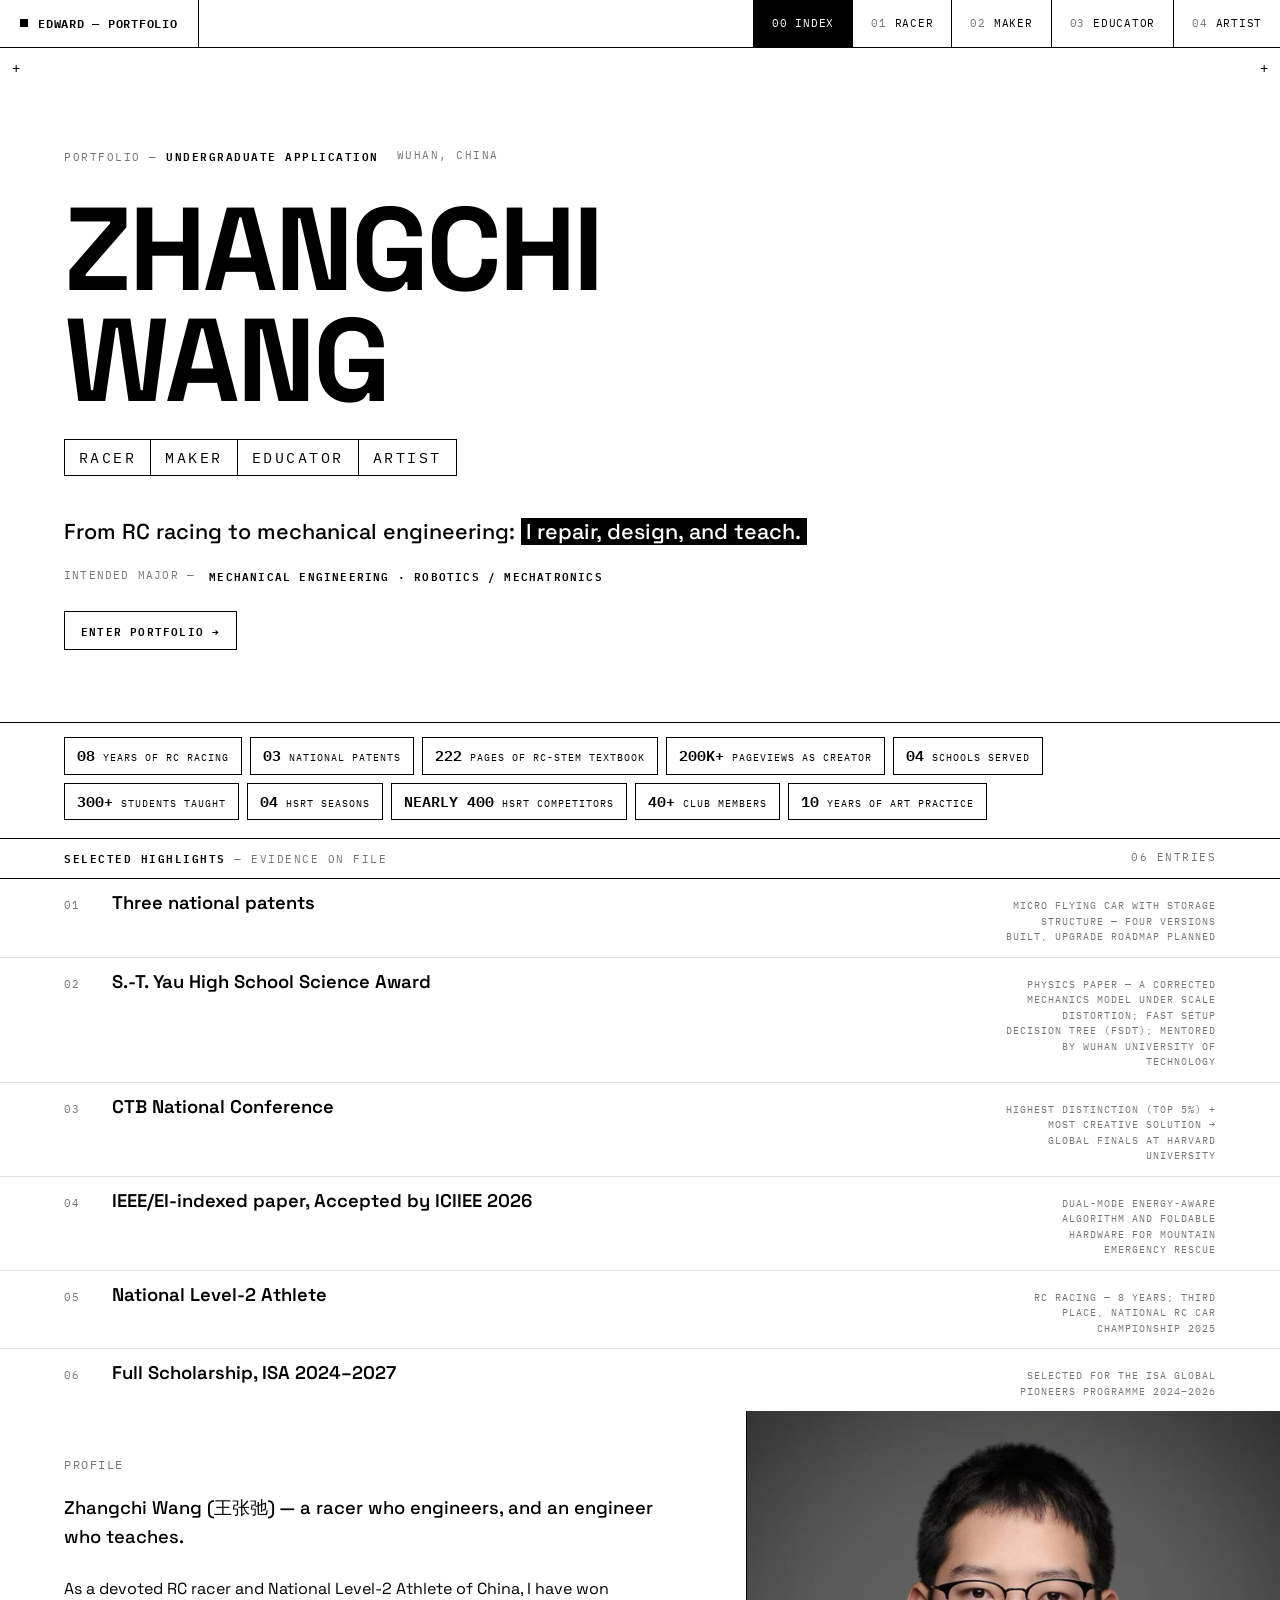
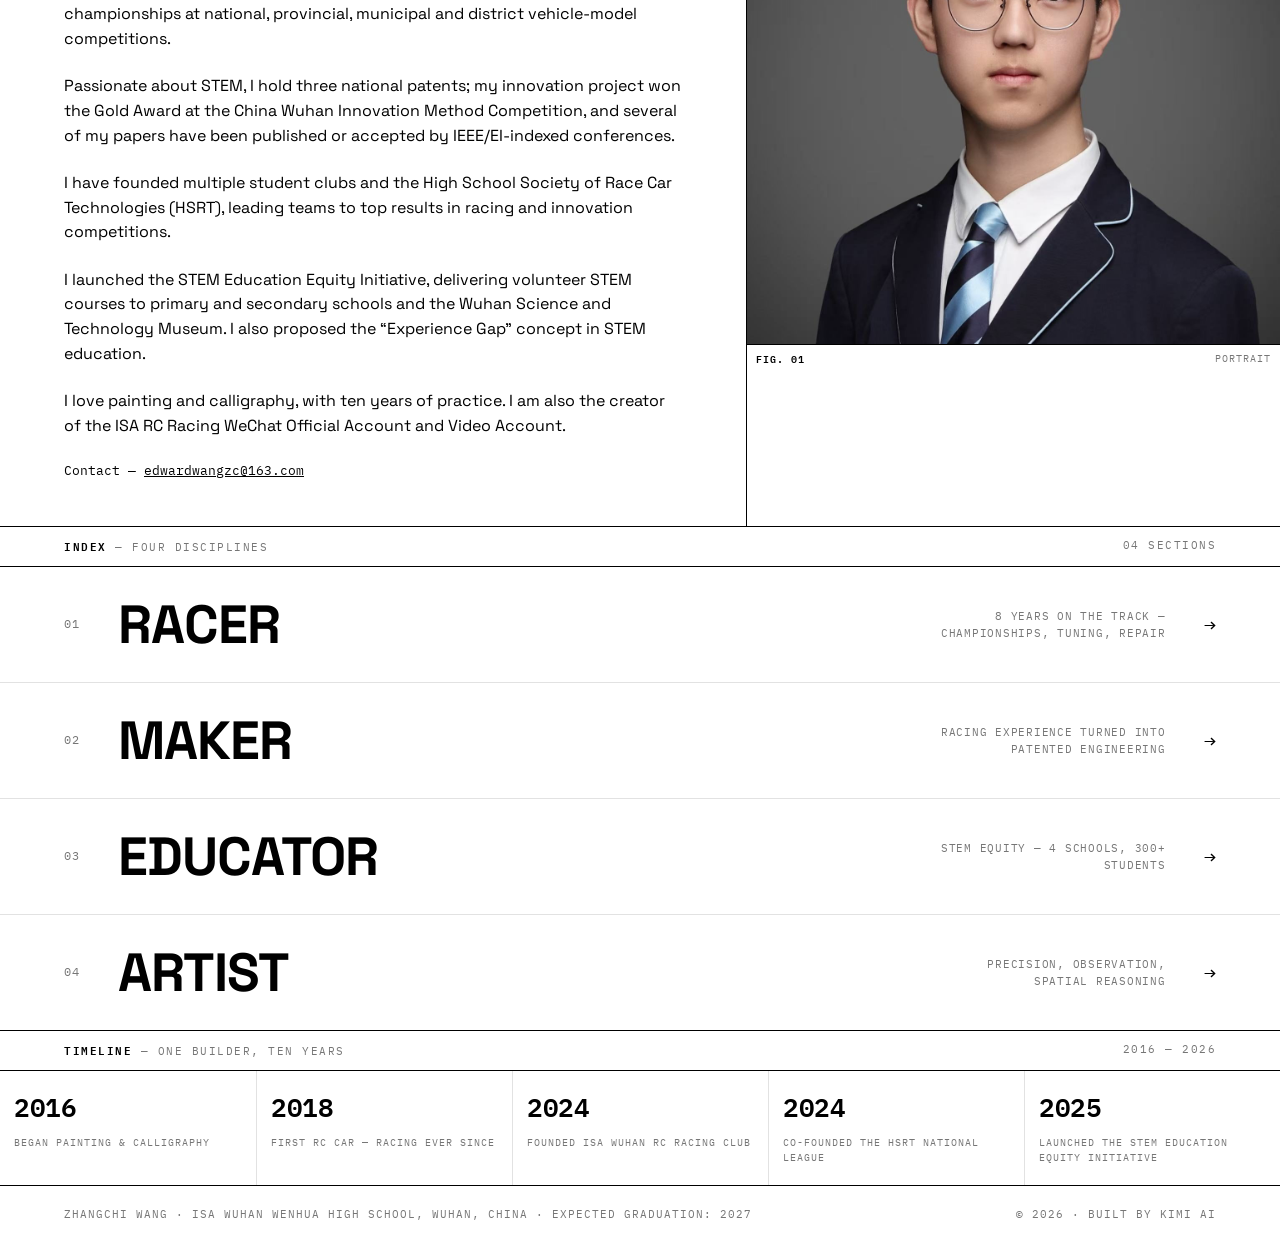
==== index.html @ 91a7c280 "Update index.html" ====
<!DOCTYPE html>
<html lang="en">
<head>
<meta charset="UTF-8">
<meta name="viewport" content="width=device-width, initial-scale=1.0">
<title>Portfolio — Racer · Maker · Educator · Artist — Zhangchi Wang</title>
<meta name="description" content="Portfolio of Zhangchi Wang (Edward Wang): national RC racing athlete, holder of three national patents, STEM educator and artist — applying to study mechanical engineering.">
<meta property="og:type" content="website">
<meta property="og:title" content="Portfolio — Racer · Maker · Educator · Artist — Zhangchi Wang">
<meta property="og:description" content="Portfolio of Zhangchi Wang (Edward Wang): national RC racing athlete, holder of three national patents, STEM educator and artist — applying to study mechanical engineering.">
<meta property="og:image" content="https://zhangchiwangwang.github.io/assets/about/image1.jpg">
<meta property="og:url" content="https://zhangchiwangwang.github.io/">
<meta name="twitter:card" content="summary_large_image">
<meta name="twitter:title" content="Portfolio — Racer · Maker · Educator · Artist — Zhangchi Wang">
<meta name="twitter:description" content="Portfolio of Zhangchi Wang (Edward Wang): national RC racing athlete, holder of three national patents, STEM educator and artist — applying to study mechanical engineering.">
<meta name="twitter:image" content="https://zhangchiwangwang.github.io/assets/about/image1.jpg">
<link rel="preconnect" href="https://fonts.googleapis.com">
<link rel="preconnect" href="https://fonts.gstatic.com" crossorigin>
<link href="https://fonts.googleapis.com/css2?family=IBM+Plex+Mono:wght@400;500;600&family=Space+Grotesk:wght@400;500;700&display=swap" rel="stylesheet">
<link rel="stylesheet" href="assets/style.css">
<link rel="icon" href="data:image/svg+xml,<svg xmlns='http://www.w3.org/2000/svg' viewBox='0 0 16 16'><rect width='16' height='16' fill='black'/></svg>">
</head>
<body>
<div class="shell"><header class="site-head">
  <a class="brand" href="index.html"><span class="dot"></span>Edward — Portfolio</a>
  <nav class="site-nav"><a href="index.html" class="active"><span class="n">00</span>Index</a><a href="racer.html" class=""><span class="n">01</span>Racer</a><a href="maker.html" class=""><span class="n">02</span>Maker</a><a href="educator.html" class=""><span class="n">03</span>Educator</a><a href="artist.html" class=""><span class="n">04</span>Artist</a></nav>
</header>
<section class="hero">
  <div class="kicker"><span>Portfolio — <b>Undergraduate Application</b></span><span>Wuhan, China</span></div>
  <h1>Zhangchi<br>Wang</h1>
  <div class="roles"><span>Racer</span><span>Maker</span><span>Educator</span><span>Artist</span></div>
  <p class="tagline">From RC racing to mechanical engineering: <em>I repair, design, and teach.</em></p>
  <div class="major-line"><span class="m-lab">Intended Major —</span><span class="m-val">Mechanical Engineering · Robotics / Mechatronics</span></div>
  <div class="hero-actions">
    <a class="btn ghost" href="racer.html">Enter Portfolio →</a>
  </div>
</section>

<section class="stats">
  <div class="chips"><span class="chip"><b>08</b>Years of RC racing</span><span class="chip"><b>03</b>National patents</span><span class="chip"><b>222</b>Pages of RC-STEM textbook</span><span class="chip"><b>200K+</b>Pageviews as creator</span><span class="chip"><b>04</b>Schools served</span><span class="chip"><b>300+</b>Students taught</span><span class="chip"><b>04</b>HSRT seasons</span><span class="chip"><b>nearly 400</b>HSRT competitors</span><span class="chip"><b>40+</b>Club members</span><span class="chip"><b>10</b>Years of art practice</span></div>
</section>

<section class="highlights">
  <div class="sec-label"><span><b>Selected Highlights</b> — evidence on file</span><span>06 entries</span></div>
  <div class="hl-row reveal"><span class="no">01</span><span class="what">Three national patents</span><span class="where">Micro Flying Car with Storage Structure — four versions built, upgrade roadmap planned</span></div><div class="hl-row reveal"><span class="no">02</span><span class="what">S.-T. Yau High School Science Award</span><span class="where">Physics paper — a corrected mechanics model under scale distortion; Fast Setup Decision Tree (FSDT); mentored by Wuhan University of Technology</span></div><div class="hl-row reveal"><span class="no">03</span><span class="what">CTB National Conference</span><span class="where">Highest Distinction (Top 5%) + Most Creative Solution → Global Finals at Harvard University</span></div><div class="hl-row reveal"><span class="no">04</span><span class="what">IEEE/EI-indexed paper, Accepted by ICIIEE 2026</span><span class="where">Dual-mode energy-aware algorithm and foldable hardware for mountain emergency rescue</span></div><div class="hl-row reveal"><span class="no">05</span><span class="what">National Level-2 Athlete</span><span class="where">RC racing — 8 years; Third Place, National RC Car Championship 2025</span></div><div class="hl-row reveal"><span class="no">06</span><span class="what">Full Scholarship, ISA 2024–2027</span><span class="where">Selected for the ISA Global Pioneers Programme 2024–2026</span></div>
</section>

<section class="bio">
  <div class="bio-text">
    <span class="no" style="font-family:var(--mono);font-size:12px;letter-spacing:1.5px;color:var(--gray-3);text-transform:uppercase;display:block;margin-bottom:2.2vh">Profile</span>
    <p class="lead">Zhangchi Wang (王张弛) — a racer who engineers, and an engineer who teaches.</p>
    <p>As a devoted RC racer and National Level-2 Athlete of China, I have won championships at national, provincial, municipal and district vehicle-model competitions.</p>
    <p>Passionate about STEM, I hold three national patents; my innovation project won the Gold Award at the China Wuhan Innovation Method Competition, and several of my papers have been published or accepted by IEEE/EI-indexed conferences.</p>
    <p>I have founded multiple student clubs and the High School Society of Race Car Technologies (HSRT), leading teams to top results in racing and innovation competitions.</p>
    <p>I launched the STEM Education Equity Initiative, delivering volunteer STEM courses to primary and secondary schools and the Wuhan Science and Technology Museum. I also proposed the “Experience Gap” concept in STEM education.</p>
    <p>I love painting and calligraphy, with ten years of practice. I am also the creator of the ISA RC Racing WeChat Official Account and Video Account.</p>
    <p style="font-family:var(--mono);font-size:13px">Contact — <a href="mailto:edwardwangzc@163.com" style="text-decoration:underline">edwardwangzc@163.com</a></p>
  </div>
  <div class="bio-media">
    <figure class="fig"><img src="assets/about/image1.jpg" alt="Portrait of Zhangchi Wang" loading="lazy"><figcaption><b>FIG. 01</b><span>Portrait</span></figcaption></figure>
  </div>
</section>

<section class="page-index">
  <div class="sec-label"><span><b>Index</b> — four disciplines</span><span>04 sections</span></div>
  <a class="pi-row" href="racer.html"><span class="num">01</span><span class="ttl">Racer</span><span class="dsc">8 years on the track — championships, tuning, repair</span><span class="arr">→</span></a>
  <a class="pi-row" href="maker.html"><span class="num">02</span><span class="ttl">Maker</span><span class="dsc">Racing experience turned into patented engineering</span><span class="arr">→</span></a>
  <a class="pi-row" href="educator.html"><span class="num">03</span><span class="ttl">Educator</span><span class="dsc">STEM equity — 4 schools, 300+ students</span><span class="arr">→</span></a>
  <a class="pi-row" href="artist.html"><span class="num">04</span><span class="ttl">Artist</span><span class="dsc">Precision, observation, spatial reasoning</span><span class="arr">→</span></a>
</section>

<section class="tl">
  <div class="sec-label"><span><b>Timeline</b> — one builder, ten years</span><span>2016 — 2026</span></div>
  <div class="tl-track"><div class="tl-cell"><div class="yr">2016</div><div class="ev">Began painting &amp; calligraphy</div></div><div class="tl-cell"><div class="yr">2018</div><div class="ev">First RC car — racing ever since</div></div><div class="tl-cell"><div class="yr">2024</div><div class="ev">Founded ISA Wuhan RC Racing Club</div></div><div class="tl-cell"><div class="yr">2024</div><div class="ev">Co-founded the HSRT national league</div></div><div class="tl-cell"><div class="yr">2025</div><div class="ev">Launched the STEM Education Equity Initiative</div></div></div>
</section>
<footer class="site-foot">
  <span>Zhangchi Wang · ISA Wuhan Wenhua High School, Wuhan, China · Expected Graduation: 2027</span>
  
 
  <span>© 2026 · Built by KIMI AI</span>
</footer>
</div>
<script src="assets/main.js"></script>
</body>
</html>
---- assets/style.css ----
/* ————————————————————————————————————————
   ZHANGCHI WANG — PORTFOLIO
   archival engineering catalog · monochrome
———————————————————————————————————————— */
:root{
  --ink:#000;
  --paper:#fff;
  --gray-1:#f4f4f4;
  --gray-2:#e2e2e2;
  --gray-3:#767676;
  --mono:"IBM Plex Mono","SFMono-Regular",Menlo,Consolas,monospace;
  --grot:"Space Grotesk","Helvetica Neue",Helvetica,Arial,sans-serif;
  --rule:1px solid var(--ink);
}
*{margin:0;padding:0;box-sizing:border-box}
html{scroll-behavior:smooth}
body{
  background:var(--paper);
  color:var(--ink);
  font-family:var(--grot);
  font-weight:400;
  font-size:16px;
  line-height:1.55;
  -webkit-font-smoothing:antialiased;
  -moz-osx-font-smoothing:grayscale;
  text-rendering:optimizeLegibility;
  font-synthesis:none;
  animation:pageIn .25s ease both;
}
@keyframes pageIn{from{opacity:0}to{opacity:1}}
::selection{background:var(--ink);color:var(--paper)}
img{display:block;max-width:100%}
a{color:inherit;text-decoration:none}

/* ————— sheet frame ————— */
.shell{
  max-width:1480px;margin:0 auto;
  border-left:var(--rule);border-right:var(--rule);
  min-height:100vh;position:relative;
}
@media(max-width:1480px){.shell{border-left:0;border-right:0}}

/* ————— header ————— */
.site-head{
  position:sticky;top:0;z-index:50;
  background:var(--paper);
  border-bottom:var(--rule);
  display:flex;align-items:stretch;justify-content:space-between;
}
.brand{
  font-family:var(--mono);font-size:12px;letter-spacing:.75px;
  text-transform:uppercase;font-weight:600;
  padding:14px 20px;border-right:var(--rule);
  display:flex;align-items:center;gap:10px;white-space:nowrap;
}
.brand .dot{width:8px;height:8px;background:var(--ink);display:inline-block}
.site-nav{display:flex;align-items:stretch}
.site-nav a{
  font-family:var(--mono);font-size:11px;letter-spacing:.75px;text-transform:uppercase;
  padding:14px 18px;border-left:var(--rule);
  display:flex;align-items:center;gap:8px;
  transition:background .15s ease,color .15s ease;
}
.site-nav a:hover{background:var(--ink);color:var(--paper)}
.site-nav a.active{background:var(--ink);color:var(--paper)}
.site-nav a .n{color:var(--gray-3)}
.site-nav a.active .n,.site-nav a:hover .n{color:var(--paper)}
@media(max-width:820px){
  .brand{padding:12px 12px}
  .site-nav a{padding:12px 10px;font-size:10px}
  .site-nav a .n{display:none}
}

/* ————— hero (index) ————— */
.hero{
  border-bottom:var(--rule);
  padding:11vh 5vw 8vh;
  position:relative;
}
.hero::before,.hero::after{
  content:"+";font-family:var(--mono);font-size:14px;position:absolute;color:var(--ink);
}
.hero::before{top:10px;left:12px}
.hero::after{top:10px;right:12px}
.kicker{
  font-family:var(--mono);font-size:11px;letter-spacing:1.5px;text-transform:uppercase;
  color:var(--gray-3);margin-bottom:3.2vh;display:flex;gap:18px;flex-wrap:wrap;
}
.kicker b{color:var(--ink);font-weight:600}
.hero h1{
  font-weight:700;
  font-size:clamp(2.9rem,9.2vw,9rem);
  line-height:.94;letter-spacing:-.025em;text-transform:uppercase;
}
.hero .roles{
  font-family:var(--mono);font-size:clamp(.7rem,1.4vw,.95rem);
  letter-spacing:2.5px;text-transform:uppercase;margin-top:2.6vh;
  display:flex;flex-wrap:wrap;gap:0;
}
.hero .roles span{padding:6px 14px;border:var(--rule);margin:-.5px}
.hero .tagline{
  margin-top:4.5vh;max-width:56ch;font-size:clamp(1.05rem,1.7vw,1.35rem);
  font-weight:500;line-height:1.45;
}
.hero .tagline em{font-style:normal;background:var(--ink);color:var(--paper);padding:0 .25em}

/* ————— section labels ————— */
.sec-label{
  font-family:var(--mono);font-size:11px;letter-spacing:1.5px;text-transform:uppercase;
  color:var(--gray-3);padding:10px 5vw;border-bottom:var(--rule);
  display:flex;justify-content:space-between;gap:16px;flex-wrap:wrap;
}
.sec-label b{color:var(--ink);font-weight:600}

/* ————— stats chips ————— */
.stats{border-bottom:var(--rule);padding:14px 5vw 18px}
.chips{display:flex;flex-wrap:wrap;gap:8px}
.chip{
  display:inline-flex;align-items:baseline;gap:8px;
  border:var(--rule);padding:6px 12px;
  font-family:var(--mono);font-size:10px;letter-spacing:1px;text-transform:uppercase;
  transition:background .15s ease,color .15s ease;cursor:default;
}
.chip b{font-size:15px;font-weight:600;letter-spacing:0}
.chip:hover{background:var(--ink);color:var(--paper)}

/* ————— bio ————— */
.bio{
  display:grid;grid-template-columns:7fr 5fr;border-bottom:var(--rule);
}
.bio-text{padding:5vh 5vw;border-right:var(--rule)}
.bio-text p{margin-bottom:1.4em;max-width:62ch}
.bio-text p:last-child{margin-bottom:0}
.bio-text .lead{font-size:1.15rem;font-weight:500}
.bio-media{display:flex;flex-direction:column}
.bio-media .fig{border:0;border-bottom:var(--rule)}
.bio-media .fig:last-child{border-bottom:0}
@media(max-width:900px){
  .bio{grid-template-columns:1fr}
  .bio-text{border-right:0;border-bottom:var(--rule)}
}

/* ————— index of pages ————— */
.page-index{border-bottom:var(--rule)}
.pi-row{
  display:grid;grid-template-columns:auto 1fr auto auto;align-items:center;gap:3vw;
  padding:3.4vh 5vw;border-bottom:1px solid var(--gray-2);
  transition:background .15s ease,color .15s ease;
}
.pi-row:last-child{border-bottom:0}
.pi-row:hover{background:var(--ink);color:var(--paper)}
.pi-row .num{font-family:var(--mono);font-size:12px;letter-spacing:1px;color:var(--gray-3)}
.pi-row:hover .num{color:var(--paper)}
.pi-row .ttl{font-size:clamp(1.6rem,4.2vw,3.4rem);font-weight:700;text-transform:uppercase;letter-spacing:-.02em;line-height:1}
.pi-row .dsc{font-family:var(--mono);font-size:11px;letter-spacing:.75px;text-transform:uppercase;color:var(--gray-3);text-align:right;max-width:34ch}
.pi-row:hover .dsc{color:var(--paper)}
.pi-row .arr{font-family:var(--mono);font-size:20px;transition:transform .15s ease}
.pi-row:hover .arr{transform:translateX(6px)}
@media(max-width:700px){.pi-row .dsc{display:none}.pi-row{grid-template-columns:auto 1fr auto}}

/* ————— page header (content pages) ————— */
.page-head{border-bottom:var(--rule);padding:9vh 5vw 6vh;position:relative}
.page-head::before{content:"+";font-family:var(--mono);font-size:14px;position:absolute;top:10px;left:12px}
.page-head::after{content:"+";font-family:var(--mono);font-size:14px;position:absolute;top:10px;right:12px}
.page-head h1{
  font-size:clamp(3rem,10vw,9.5rem);font-weight:700;line-height:.94;
  text-transform:uppercase;letter-spacing:-.025em;
}
.page-head .quote{
  margin-top:3vh;font-size:clamp(1.05rem,1.9vw,1.5rem);font-weight:500;
  color:var(--gray-3);max-width:60ch;
}
.page-head .quote b{color:var(--ink);font-weight:500}

/* ————— content sections ————— */
.entry{
  display:grid;grid-template-columns:5fr 7fr;border-bottom:var(--rule);
}
.entry-text{
  padding:5vh 4vw 6vh;border-right:var(--rule);
  align-self:start;position:sticky;top:46px;
}
.entry-text .no{
  font-family:var(--mono);font-size:12px;letter-spacing:1.5px;color:var(--gray-3);
  text-transform:uppercase;display:block;margin-bottom:2.2vh;
}
.entry-text .no b{color:var(--ink);font-weight:600}
.entry-text p{max-width:52ch}
.entry-imgs{
  padding:4vh 4vw 5vh;
  column-width:300px;column-gap:14px;
}
.entry-imgs.single{column-width:460px;max-width:820px}
.fig{border:var(--rule);background:var(--paper);break-inside:avoid;margin:0 0 14px}
.fig img{width:100%;height:auto;display:block;filter:grayscale(18%);transition:filter .25s ease;cursor:zoom-in}
.fig:hover img{filter:grayscale(0%)}
.fig figcaption{
  border-top:var(--rule);
  font-family:var(--mono);font-size:10px;letter-spacing:1px;text-transform:uppercase;
  padding:6px 9px;display:flex;justify-content:space-between;gap:10px;color:var(--gray-3);
}
.fig figcaption b{color:var(--ink);font-weight:600}
@media(max-width:900px){
  .entry{grid-template-columns:1fr}
  .entry-text{border-right:0;border-bottom:var(--rule);position:static;padding:5vh 5vw}
  .entry-imgs{padding:4vh 5vw 6vh}
}
@media(max-width:520px){.entry-imgs{column-width:100%}}

/* ————— links ————— */
.link-row{
  display:grid;grid-template-columns:1fr auto;align-items:center;gap:20px;
  padding:15px 5vw;border-bottom:1px solid var(--gray-2);
  font-family:var(--mono);font-size:12px;letter-spacing:.5px;
  transition:background .15s ease,color .15s ease;
}
.link-row:last-child{border-bottom:0}
.link-row:hover{background:var(--ink);color:var(--paper)}
.link-row .lab{text-transform:uppercase;letter-spacing:1px}
.link-row .lab .sub{color:var(--gray-3);margin-left:12px;letter-spacing:.5px;text-transform:none}
.link-row:hover .lab .sub{color:var(--paper)}
.link-row .ext{font-size:15px}
.links-wrap{border-bottom:var(--rule)}

/* ————— prev / next ————— */
.pn{display:grid;grid-template-columns:1fr 1fr;border-bottom:var(--rule)}
.pn a{
  padding:5vh 5vw;transition:background .15s ease,color .15s ease;
}
.pn a+a{border-left:var(--rule)}
.pn a:hover{background:var(--ink);color:var(--paper)}
.pn .dir{font-family:var(--mono);font-size:11px;letter-spacing:1.5px;text-transform:uppercase;color:var(--gray-3);display:block;margin-bottom:1.2vh}
.pn a:hover .dir{color:var(--paper)}
.pn .t{font-size:clamp(1.4rem,3.4vw,2.6rem);font-weight:700;text-transform:uppercase;letter-spacing:-.02em;line-height:1}
.pn .next{text-align:right}
@media(max-width:640px){.pn{grid-template-columns:1fr}.pn a+a{border-left:0;border-top:var(--rule)}.pn .next{text-align:left}}

/* ————— footer ————— */
.site-foot{
  padding:20px 5vw;display:flex;justify-content:space-between;gap:14px;flex-wrap:wrap;
  font-family:var(--mono);font-size:11px;letter-spacing:1px;text-transform:uppercase;color:var(--gray-3);
}
.site-foot a{transition:color .15s ease}
.site-foot a:hover{color:var(--ink);text-decoration:underline}

/* ————— intended major + actions ————— */
.major-line{
  margin-top:2.2vh;display:flex;flex-wrap:wrap;gap:14px;align-items:center;
  font-family:var(--mono);font-size:11px;letter-spacing:1.2px;text-transform:uppercase;
}
.major-line .m-lab{color:var(--gray-3)}
.major-line .m-val{font-weight:600}
.btn{
  display:inline-flex;align-items:center;gap:10px;
  font-family:var(--mono);font-size:11px;letter-spacing:1.2px;text-transform:uppercase;font-weight:600;
  border:var(--rule);padding:10px 16px;background:var(--ink);color:var(--paper);
  transition:background .15s ease,color .15s ease;
}
.btn:hover{background:var(--paper);color:var(--ink)}
.btn.ghost{background:var(--paper);color:var(--ink)}
.btn.ghost:hover{background:var(--ink);color:var(--paper)}
.hero-actions{margin-top:3vh;display:flex;gap:10px;flex-wrap:wrap}

/* ————— highlights ————— */
.hl-row{
  display:grid;grid-template-columns:auto 1fr auto;align-items:baseline;gap:2.5vw;
  padding:12px 5vw;border-bottom:1px solid var(--gray-2);
  transition:background .15s ease,color .15s ease;
}
.hl-row:last-child{border-bottom:0}
.hl-row:hover{background:var(--ink);color:var(--paper)}
.hl-row .no{font-family:var(--mono);font-size:11px;letter-spacing:1px;color:var(--gray-3)}
.hl-row:hover .no{color:var(--paper)}
.hl-row .what{font-size:clamp(.95rem,1.6vw,1.15rem);font-weight:600;line-height:1.35}
.hl-row .what .em{background:var(--ink);color:var(--paper);padding:0 .3em}
.hl-row:hover .what .em{background:var(--paper);color:var(--ink)}
.hl-row .where{font-family:var(--mono);font-size:10px;letter-spacing:1px;text-transform:uppercase;color:var(--gray-3);text-align:right;max-width:36ch}
.hl-row:hover .where{color:var(--paper)}
@media(max-width:640px){.hl-row{grid-template-columns:auto 1fr}.hl-row .where{display:none}}

/* ————— timeline ————— */
.tl{border-bottom:var(--rule)}
.tl-track{display:grid;grid-template-columns:repeat(5,1fr)}
.tl-cell{
  border-left:1px solid var(--gray-2);padding:16px 14px 20px;
  transition:background .15s ease,color .15s ease;
}
.tl-cell:first-child{border-left:0}
.tl-cell:hover{background:var(--ink);color:var(--paper)}
.tl-cell .yr{font-family:var(--mono);font-size:clamp(1.1rem,2.2vw,1.6rem);font-weight:600;letter-spacing:-.5px}
.tl-cell .ev{font-family:var(--mono);font-size:10px;letter-spacing:1px;text-transform:uppercase;color:var(--gray-3);margin-top:8px;line-height:1.5}
.tl-cell:hover .ev{color:var(--paper)}
@media(max-width:700px){
  .tl-track{grid-template-columns:1fr}
  .tl-cell{border-left:0;border-top:1px solid var(--gray-2);display:flex;align-items:baseline;gap:18px;padding:10px 5vw}
  .tl-cell:first-child{border-top:0}
  .tl-cell .ev{margin-top:0}
}

/* ————— video slot ————— */
.video-slot{
  margin:0 4vw 5vh;border:var(--rule);
}
.video-slot a{
  display:flex;justify-content:space-between;align-items:center;gap:16px;
  padding:5vh 4vw;
  transition:background .15s ease,color .15s ease;
}
.video-slot a:hover{background:var(--ink);color:var(--paper)}
.video-slot .vs-lab{font-family:var(--mono);font-size:11px;letter-spacing:1.5px;text-transform:uppercase;color:var(--gray-3);display:block;margin-bottom:1vh}
.video-slot a:hover .vs-lab{color:var(--paper)}
.video-slot .vs-ttl{font-size:clamp(1.3rem,3vw,2.4rem);font-weight:700;text-transform:uppercase;letter-spacing:-.02em;line-height:1.05}
.video-slot .vs-play{
  width:64px;height:64px;border:var(--rule);flex:none;
  display:flex;align-items:center;justify-content:center;font-size:20px;
}
.video-slot a:hover .vs-play{border-color:var(--paper)}

/* ————— lightbox ————— */
.lb{
  position:fixed;inset:0;z-index:100;background:rgba(0,0,0,.94);
  display:none;align-items:center;justify-content:center;flex-direction:column;
}
.lb.open{display:flex;animation:lbIn .18s ease both}
@keyframes lbIn{from{opacity:0}to{opacity:1}}
.lb img{max-width:92vw;max-height:82vh;object-fit:contain;border:1px solid #333}
.lb .lb-bar{
  width:92vw;display:flex;justify-content:space-between;align-items:center;
  font-family:var(--mono);font-size:11px;letter-spacing:1.5px;text-transform:uppercase;
  color:#999;padding:14px 0;
}
.lb .lb-btn{
  background:none;border:1px solid #555;color:#fff;font-family:var(--mono);
  font-size:12px;letter-spacing:1px;padding:8px 16px;cursor:pointer;text-transform:uppercase;
  transition:background .15s ease,color .15s ease;
}
.lb .lb-btn:hover{background:#fff;color:#000}
.lb .lb-nav{position:absolute;top:50%;transform:translateY(-50%)}
.lb .lb-prev{left:2vw}.lb .lb-next{right:2vw}
.lb .lb-close{position:absolute;top:18px;right:2vw}

/* ————— reveal ————— */
.reveal{opacity:0;transform:translateY(16px);transition:opacity .55s ease,transform .55s ease}
.reveal.on{opacity:1;transform:none}
@media(prefers-reduced-motion:reduce){
  .reveal{opacity:1;transform:none;transition:none}
  body{animation:none}
  html{scroll-behavior:auto}
}
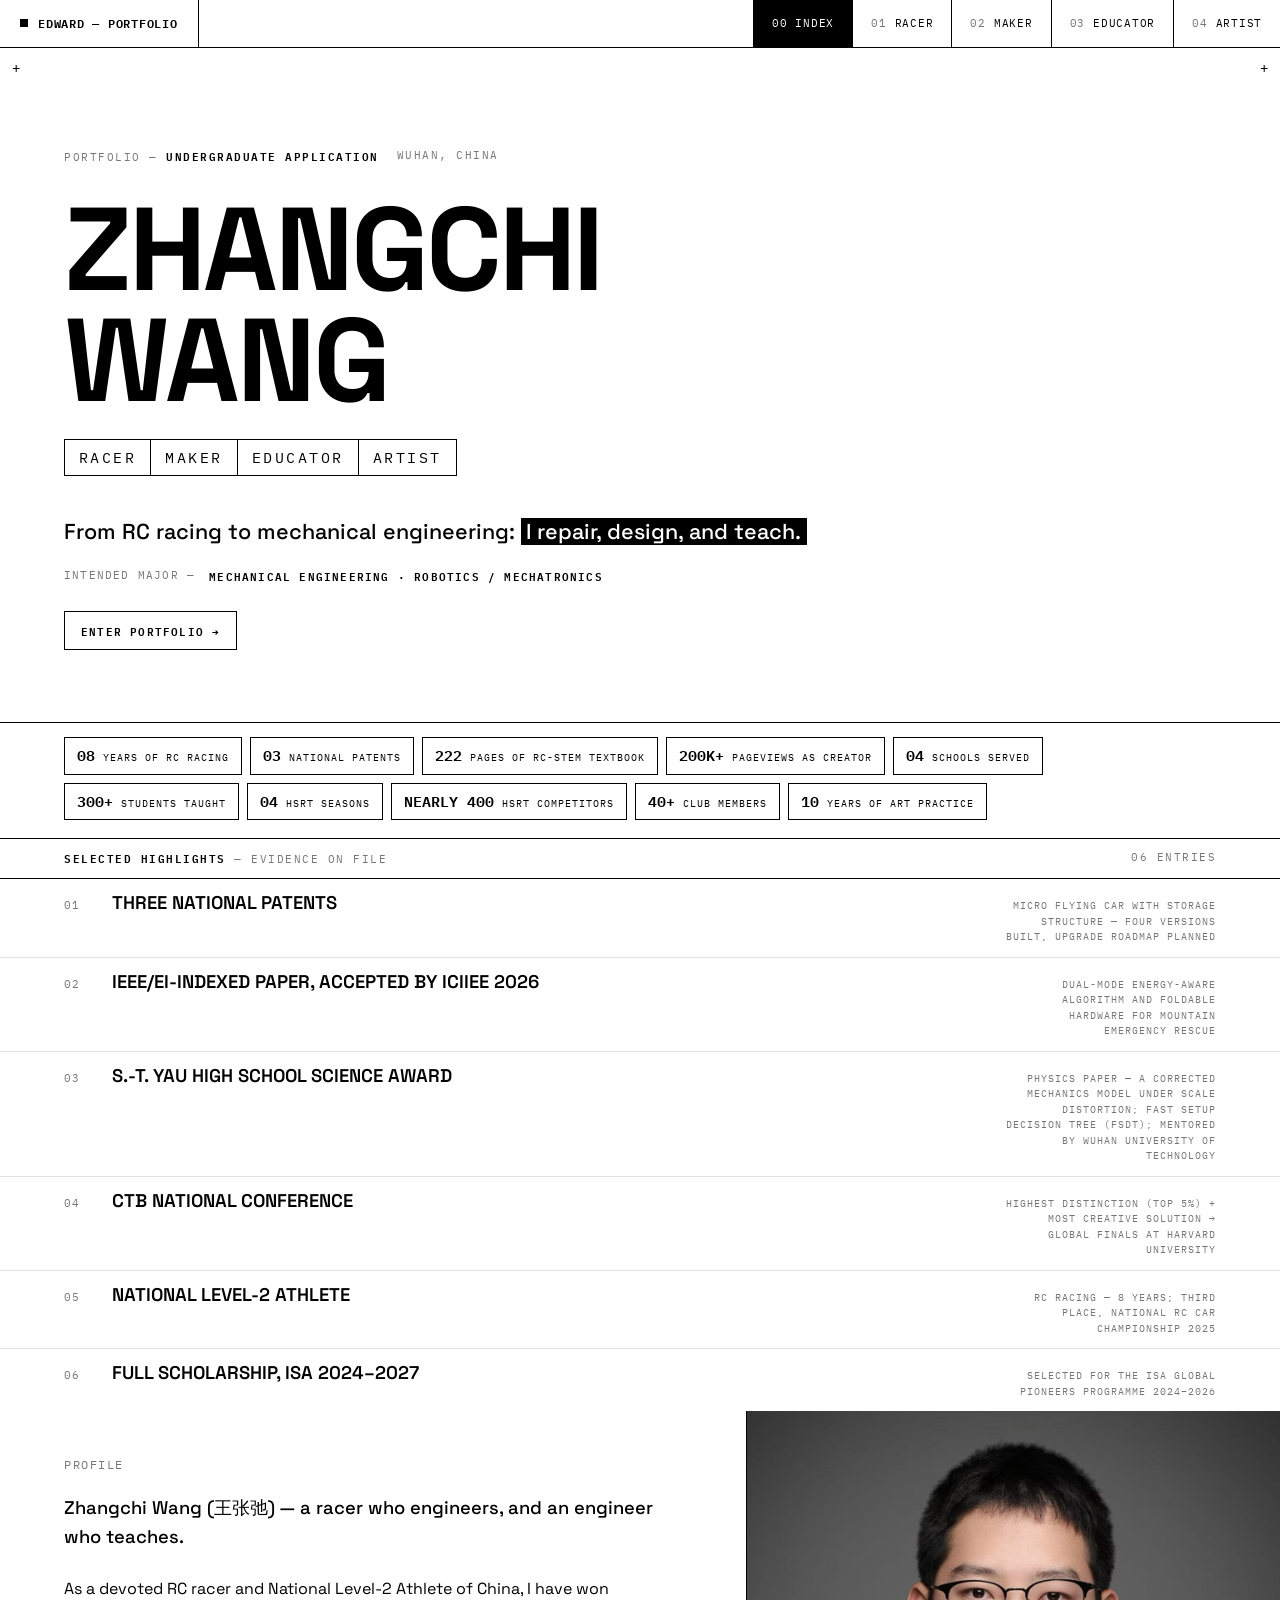
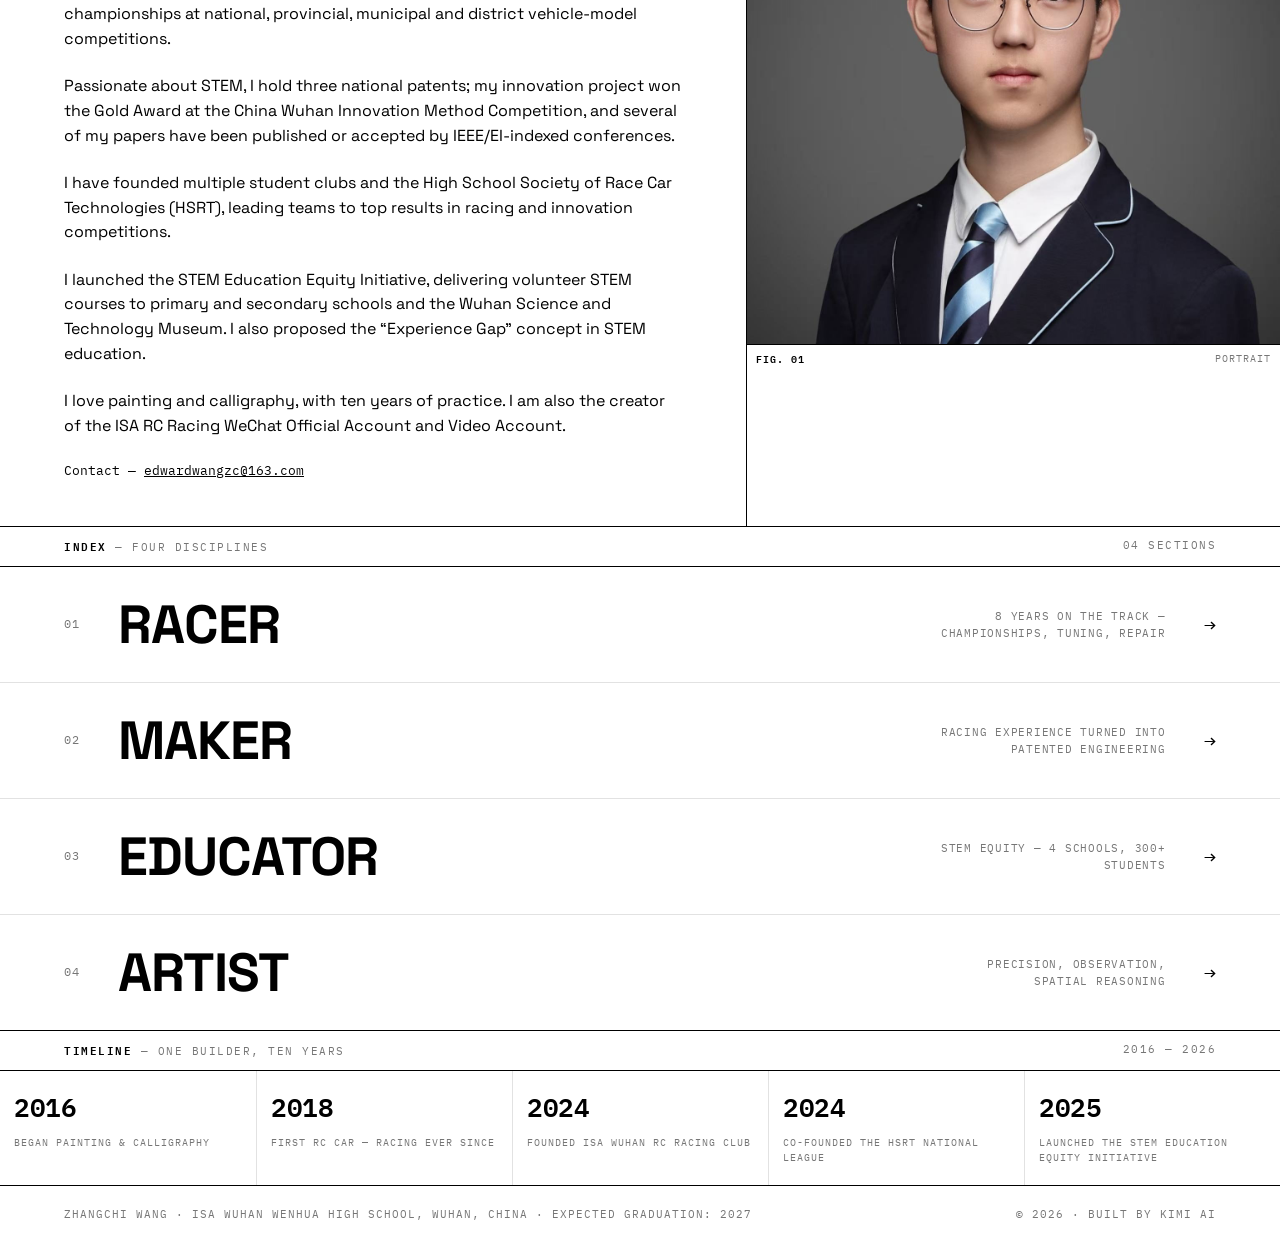
==== commit 06b6b8a3: "Update index.html" ====
--- a/index.html
+++ b/index.html
@@ -42,7 +42,7 @@
 
 <section class="highlights">
   <div class="sec-label"><span><b>Selected Highlights</b> — evidence on file</span><span>06 entries</span></div>
-  <div class="hl-row reveal"><span class="no">01</span><span class="what">Three national patents</span><span class="where">Micro Flying Car with Storage Structure — four versions built, upgrade roadmap planned</span></div><div class="hl-row reveal"><span class="no">02</span><span class="what">S.-T. Yau High School Science Award</span><span class="where">Physics paper — a corrected mechanics model under scale distortion; Fast Setup Decision Tree (FSDT); mentored by Wuhan University of Technology</span></div><div class="hl-row reveal"><span class="no">03</span><span class="what">CTB National Conference</span><span class="where">Highest Distinction (Top 5%) + Most Creative Solution → Global Finals at Harvard University</span></div><div class="hl-row reveal"><span class="no">04</span><span class="what">IEEE/EI-indexed paper, Accepted by ICIIEE 2026</span><span class="where">Dual-mode energy-aware algorithm and foldable hardware for mountain emergency rescue</span></div><div class="hl-row reveal"><span class="no">05</span><span class="what">National Level-2 Athlete</span><span class="where">RC racing — 8 years; Third Place, National RC Car Championship 2025</span></div><div class="hl-row reveal"><span class="no">06</span><span class="what">Full Scholarship, ISA 2024–2027</span><span class="where">Selected for the ISA Global Pioneers Programme 2024–2026</span></div>
+ <div class="hl-row reveal"><span class="no">01</span><span class="what">THREE NATIONAL PATENTS</span><span class="where">Micro Flying Car with Storage Structure — four versions built, upgrade roadmap planned</span></div><div class="hl-row reveal"><span class="no">02</span><span class="what">IEEE/EI-INDEXED PAPER, ACCEPTED BY ICIIEE 2026</span><span class="where">Dual-mode energy-aware algorithm and foldable hardware for mountain emergency rescue</span></div><div class="hl-row reveal"><span class="no">03</span><span class="what">S.-T. YAU HIGH SCHOOL SCIENCE AWARD</span><span class="where">Physics paper — a corrected mechanics model under scale distortion; Fast Setup Decision Tree (FSDT); mentored by Wuhan University of Technology</span></div><div class="hl-row reveal"><span class="no">04</span><span class="what">CTB NATIONAL CONFERENCE</span><span class="where">Highest Distinction (Top 5%) + Most Creative Solution → Global Finals at Harvard University</span></div><div class="hl-row reveal"><span class="no">05</span><span class="what">NATIONAL LEVEL-2 ATHLETE</span><span class="where">RC racing — 8 years; Third Place, National RC Car Championship 2025</span></div><div class="hl-row reveal"><span class="no">06</span><span class="what">FULL SCHOLARSHIP, ISA 2024–2027</span><span class="where">Selected for the ISA Global Pioneers Programme 2024–2026</span></div>
 </section>
 
 <section class="bio">
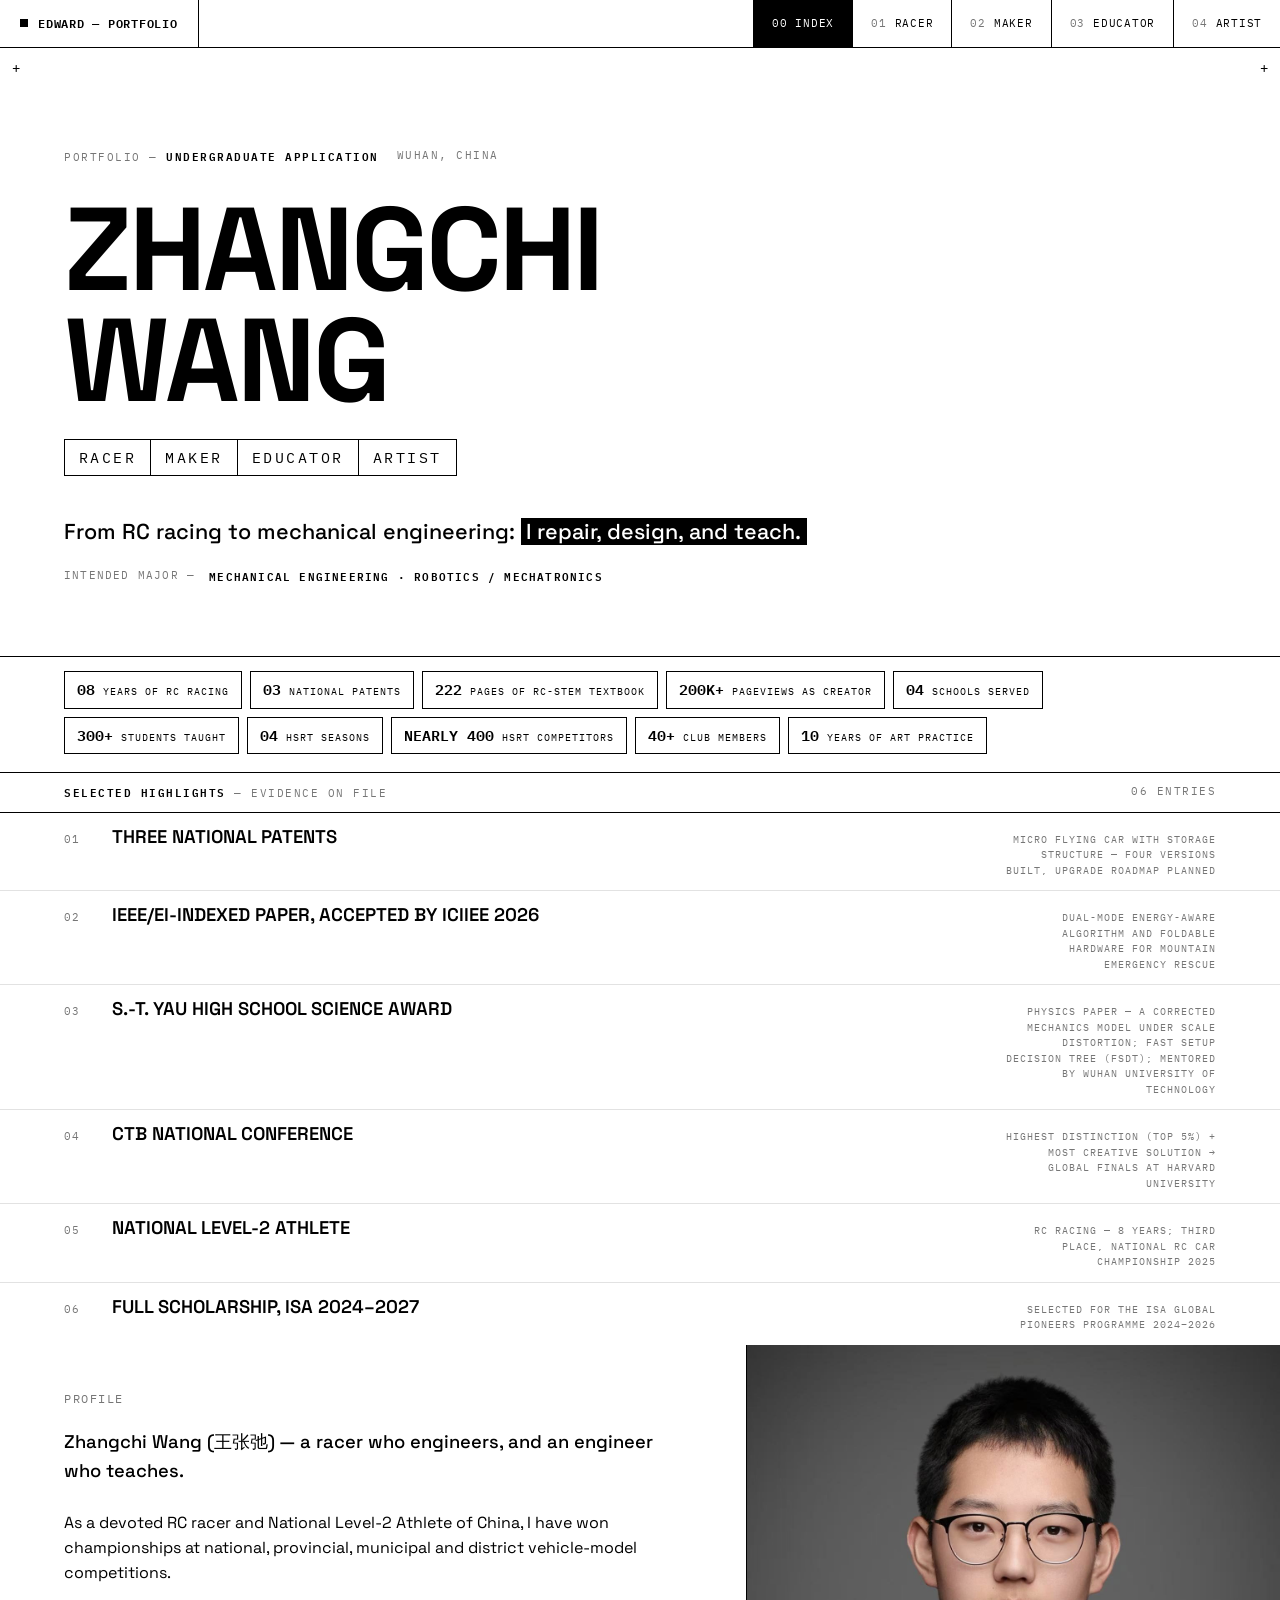
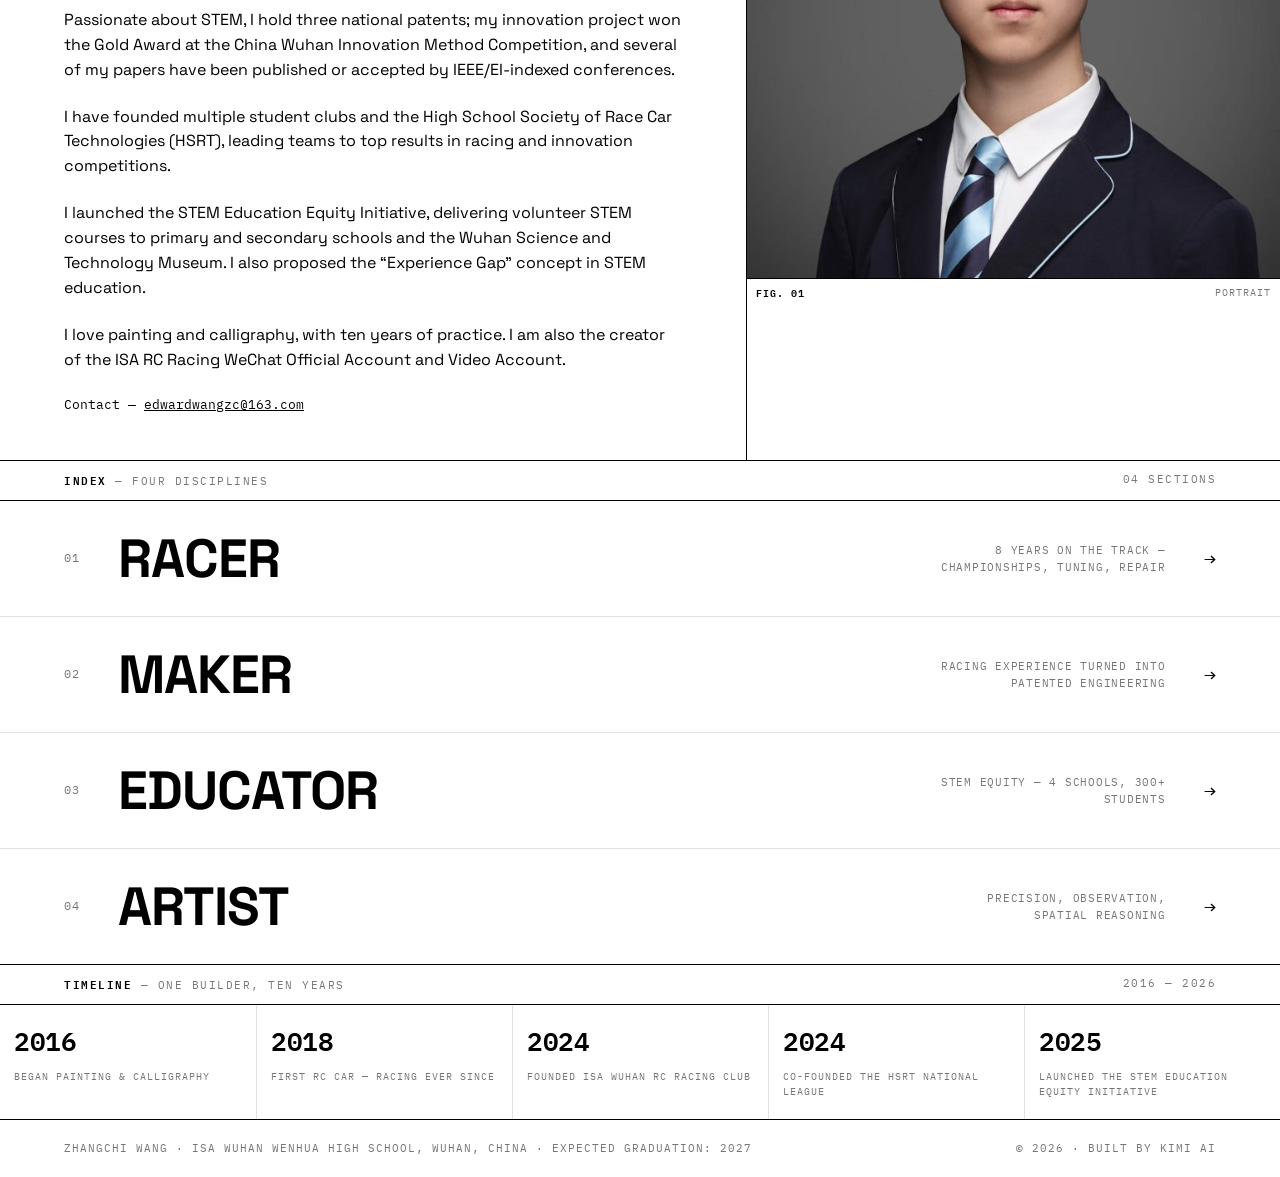
==== commit 3818a68d: "Update index.html" ====
--- a/index.html
+++ b/index.html
@@ -30,10 +30,7 @@
   <h1>Zhangchi<br>Wang</h1>
   <div class="roles"><span>Racer</span><span>Maker</span><span>Educator</span><span>Artist</span></div>
   <p class="tagline">From RC racing to mechanical engineering: <em>I repair, design, and teach.</em></p>
-  <div class="major-line"><span class="m-lab">Intended Major —</span><span class="m-val">Mechanical Engineering · Robotics / Mechatronics</span></div>
-  <div class="hero-actions">
-    <a class="btn ghost" href="racer.html">Enter Portfolio →</a>
-  </div>
+  <div class="major-line"><span class="m-lab">Intended Major —</span><span class="m-val">Mechanical Engineering · Robotics / Mechatronics</span></div> 
 </section>
 
 <section class="stats">
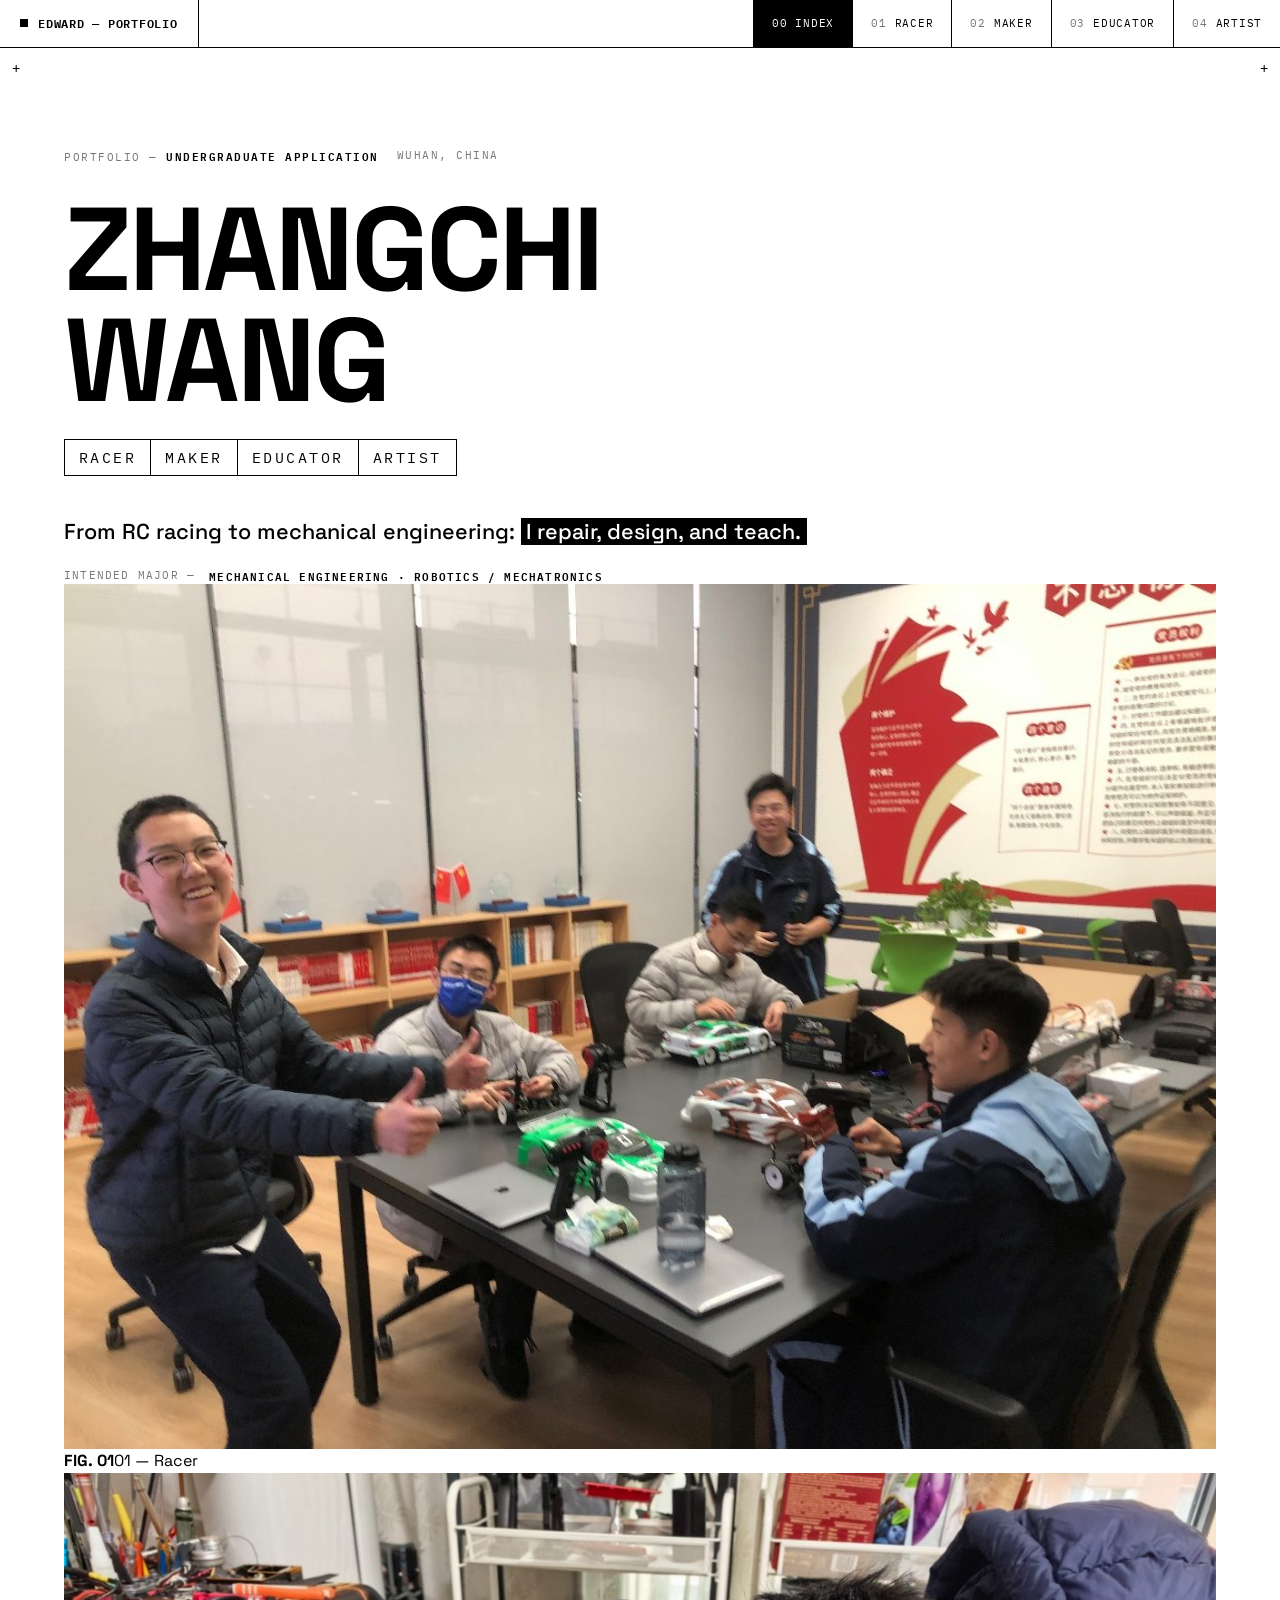
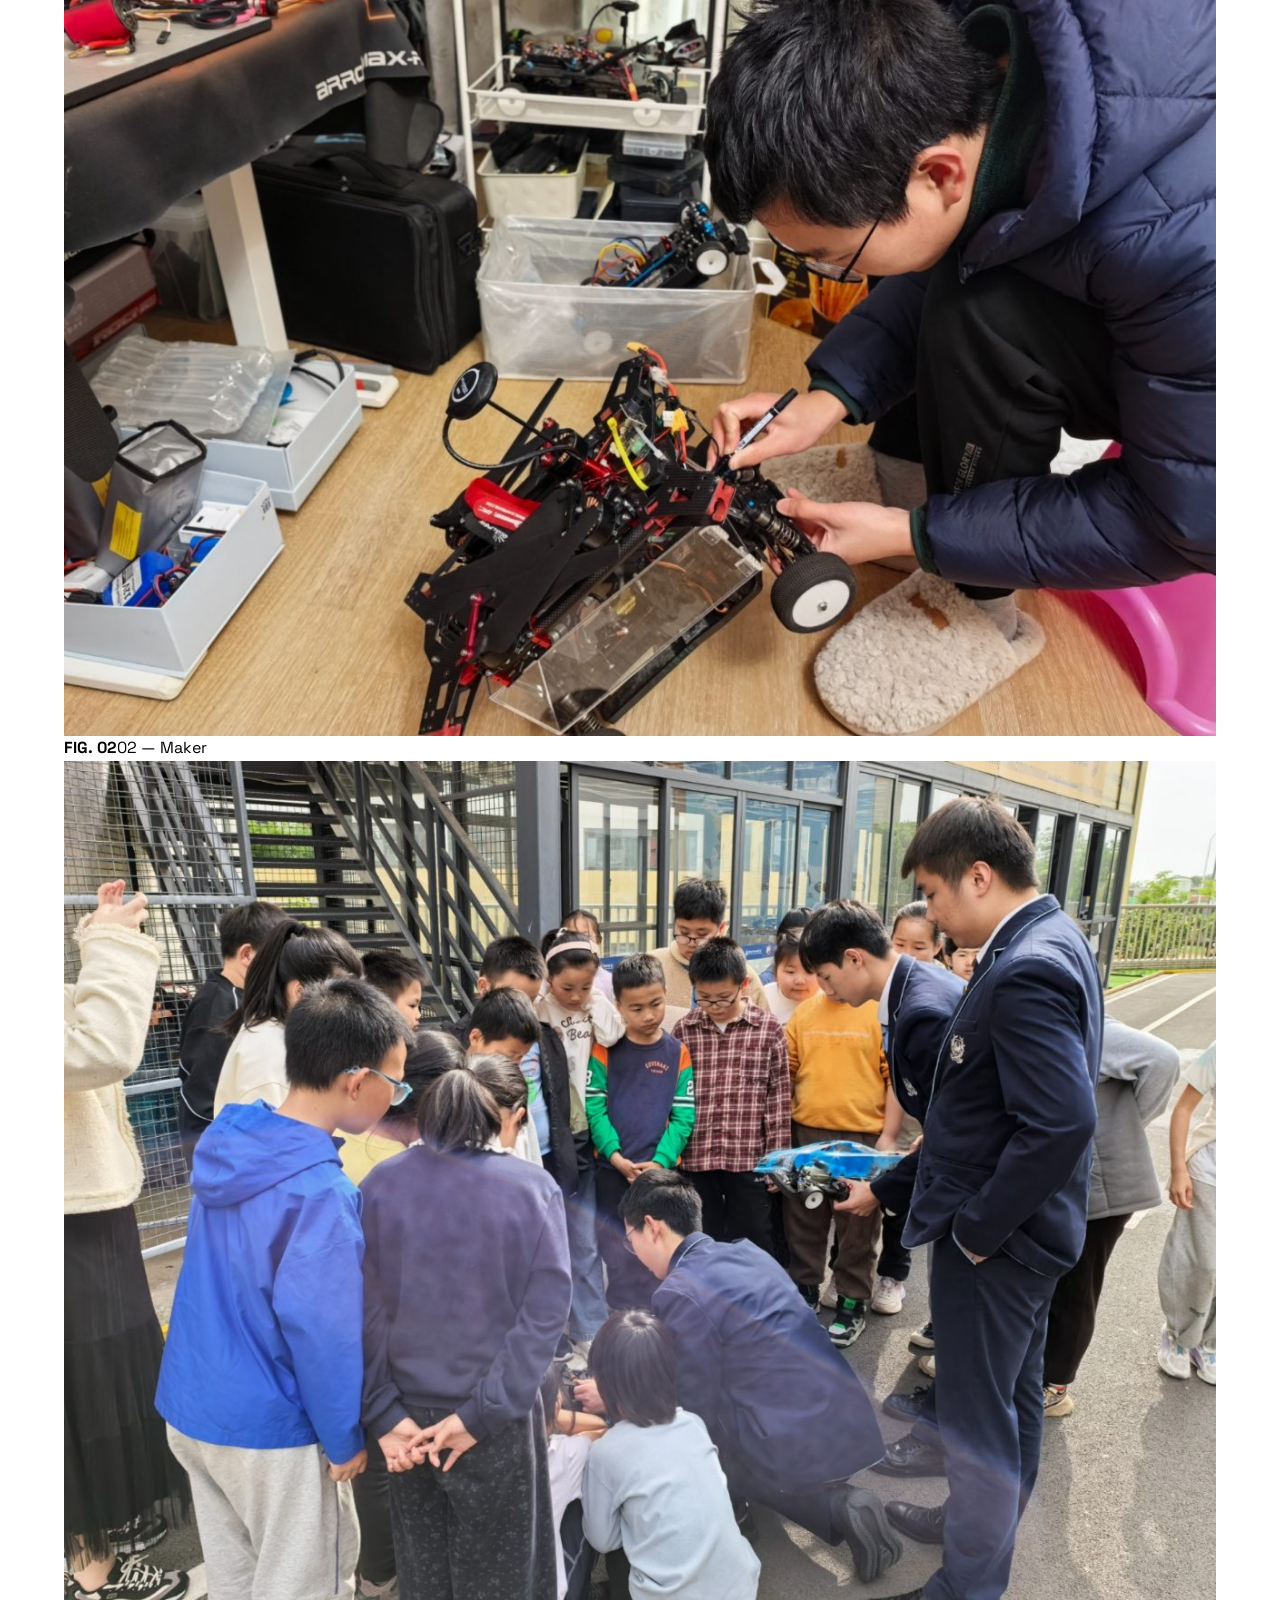
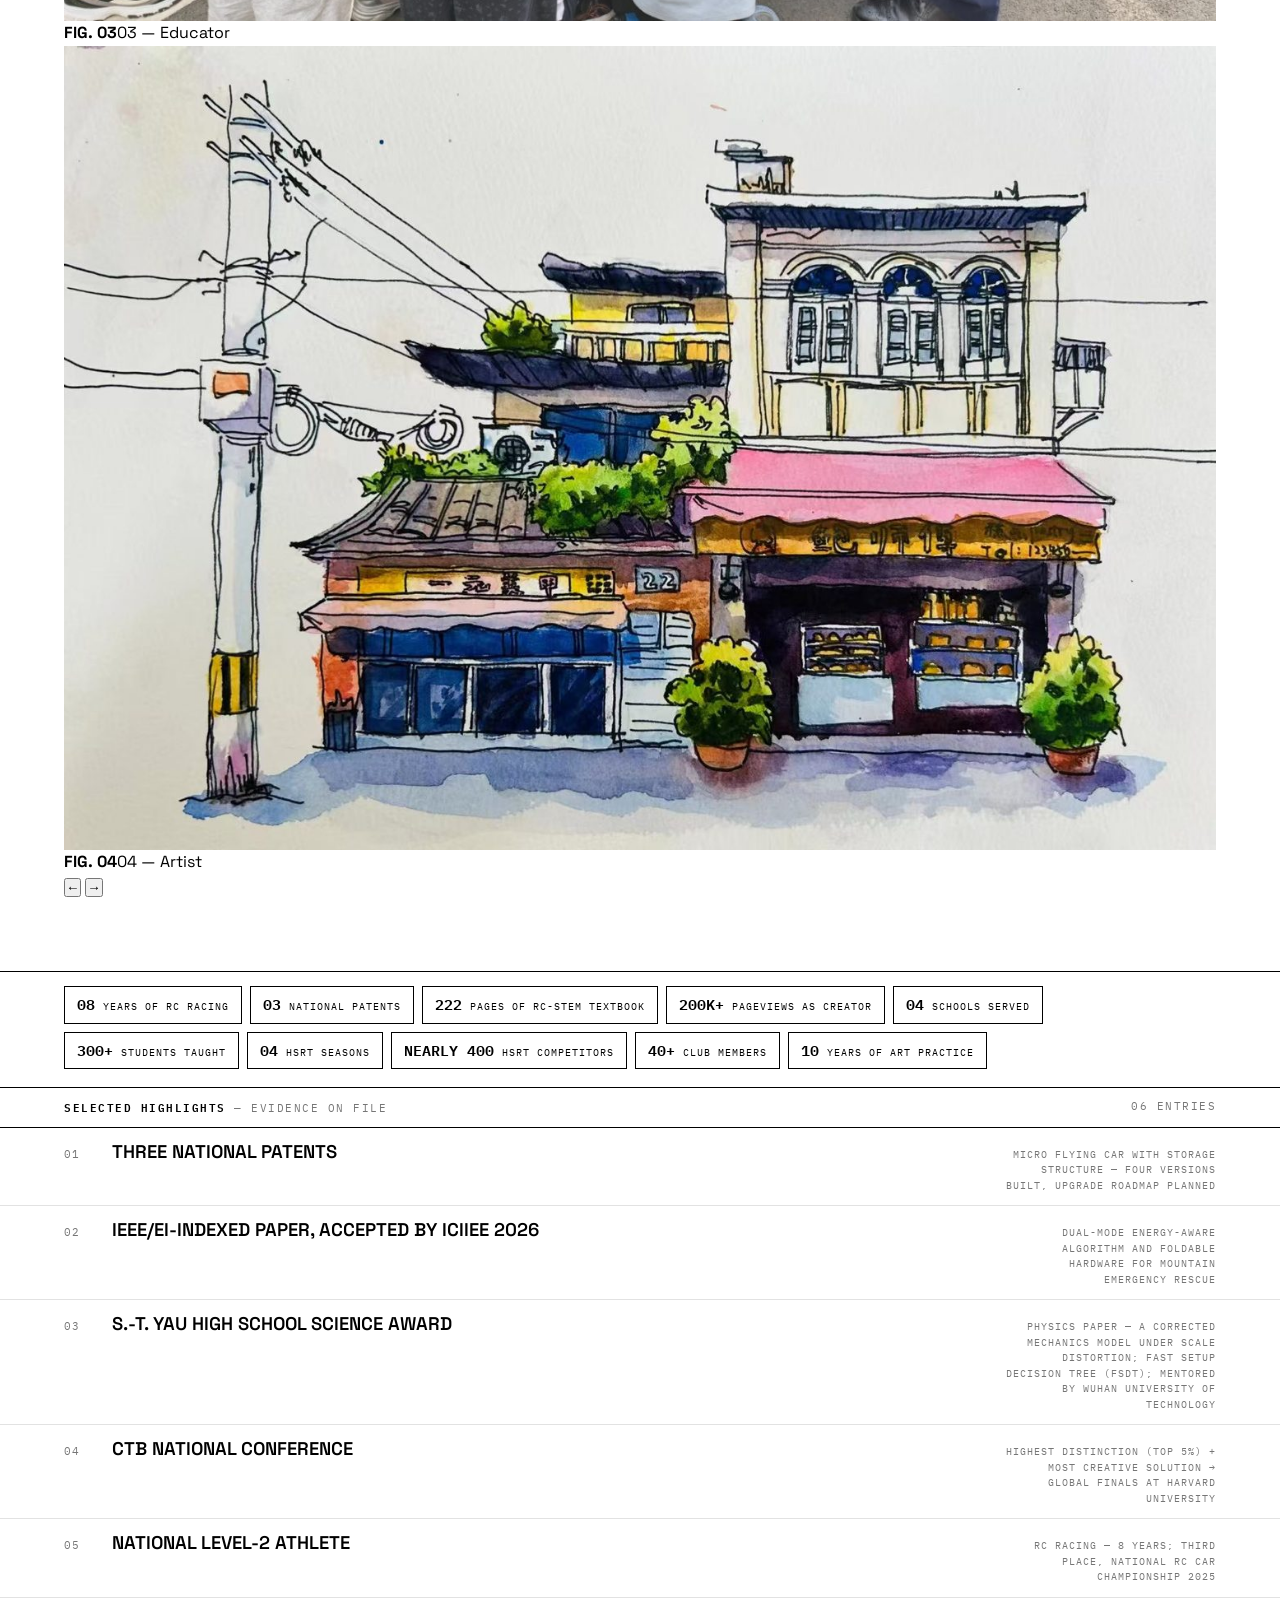
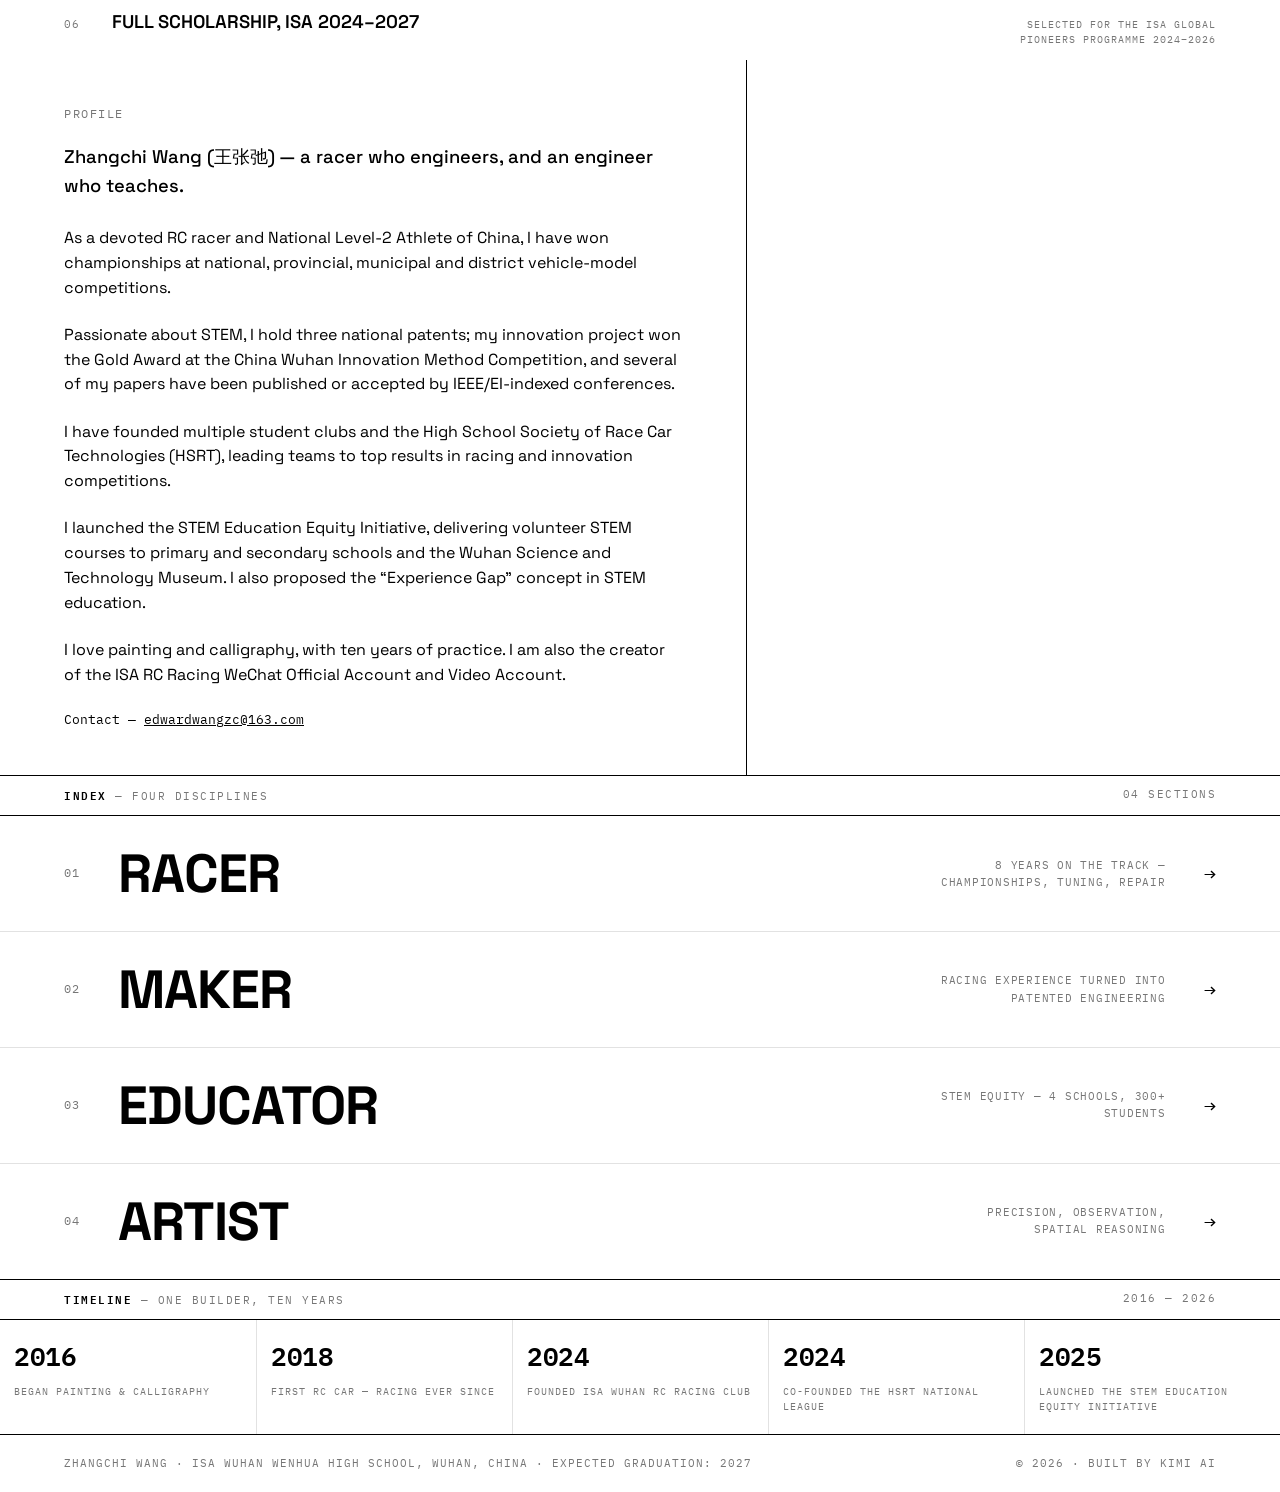
==== commit 1056feba: "Update index.html" ====
--- a/index.html
+++ b/index.html
@@ -8,12 +8,12 @@
 <meta property="og:type" content="website">
 <meta property="og:title" content="Portfolio — Racer · Maker · Educator · Artist — Zhangchi Wang">
 <meta property="og:description" content="Portfolio of Zhangchi Wang (Edward Wang): national RC racing athlete, holder of three national patents, STEM educator and artist — applying to study mechanical engineering.">
-<meta property="og:image" content="https://zhangchiwangwang.github.io/assets/about/image1.jpg">
+<meta property="og:image" content="https://zhangchiwangwang.github.io/assets/racer/image8.jpg">
 <meta property="og:url" content="https://zhangchiwangwang.github.io/">
 <meta name="twitter:card" content="summary_large_image">
 <meta name="twitter:title" content="Portfolio — Racer · Maker · Educator · Artist — Zhangchi Wang">
 <meta name="twitter:description" content="Portfolio of Zhangchi Wang (Edward Wang): national RC racing athlete, holder of three national patents, STEM educator and artist — applying to study mechanical engineering.">
-<meta name="twitter:image" content="https://zhangchiwangwang.github.io/assets/about/image1.jpg">
+<meta name="twitter:image" content="https://zhangchiwangwang.github.io/assets/racer/image8.jpg">
 <link rel="preconnect" href="https://fonts.googleapis.com">
 <link rel="preconnect" href="https://fonts.gstatic.com" crossorigin>
 <link href="https://fonts.googleapis.com/css2?family=IBM+Plex+Mono:wght@400;500;600&family=Space+Grotesk:wght@400;500;700&display=swap" rel="stylesheet">
@@ -26,11 +26,26 @@
   <nav class="site-nav"><a href="index.html" class="active"><span class="n">00</span>Index</a><a href="racer.html" class=""><span class="n">01</span>Racer</a><a href="maker.html" class=""><span class="n">02</span>Maker</a><a href="educator.html" class=""><span class="n">03</span>Educator</a><a href="artist.html" class=""><span class="n">04</span>Artist</a></nav>
 </header>
 <section class="hero">
-  <div class="kicker"><span>Portfolio — <b>Undergraduate Application</b></span><span>Wuhan, China</span></div>
-  <h1>Zhangchi<br>Wang</h1>
-  <div class="roles"><span>Racer</span><span>Maker</span><span>Educator</span><span>Artist</span></div>
-  <p class="tagline">From RC racing to mechanical engineering: <em>I repair, design, and teach.</em></p>
-  <div class="major-line"><span class="m-lab">Intended Major —</span><span class="m-val">Mechanical Engineering · Robotics / Mechatronics</span></div> 
+  <div class="hero-left">
+    <div class="kicker"><span>Portfolio — <b>Undergraduate Application</b></span><span>Wuhan, China</span></div>
+    <h1>Zhangchi<br>Wang</h1>
+    <div class="roles"><span>Racer</span><span>Maker</span><span>Educator</span><span>Artist</span></div>
+    <p class="tagline">From RC racing to mechanical engineering: <em>I repair, design, and teach.</em></p>
+    <div class="major-line"><span class="m-lab">Intended Major —</span><span class="m-val">Mechanical Engineering · Robotics / Mechatronics</span></div>
+  </div>
+  <div class="hero-media">
+    <div class="car">
+      <a class="car-slide on" href="racer.html"><img src="assets/racer/image8.jpg" alt="Racer — on the track" loading="lazy"><span class="car-cap"><b>FIG. 01</b><span>01 — Racer</span></span></a>
+      <a class="car-slide" href="maker.html"><img src="assets/maker/image21.jpg" alt="Maker — engineering work" loading="lazy"><span class="car-cap"><b>FIG. 02</b><span>02 — Maker</span></span></a>
+      <a class="car-slide" href="educator.html"><img src="assets/educator/image6.jpg" alt="Educator — STEM class" loading="lazy"><span class="car-cap"><b>FIG. 03</b><span>03 — Educator</span></span></a>
+      <a class="car-slide" href="artist.html"><img src="assets/artist/image12.jpg" alt="Artist — artwork" loading="lazy"><span class="car-cap"><b>FIG. 04</b><span>04 — Artist</span></span></a>
+      <div class="car-ctl">
+        <button class="car-btn car-prev" aria-label="Previous slide">←</button>
+        <button class="car-btn car-next" aria-label="Next slide">→</button>
+      </div>
+      <div class="car-dots"></div>
+    </div>
+  </div>
 </section>
 
 <section class="stats">
@@ -43,7 +58,7 @@
 </section>
 
 <section class="bio">
-  <div class="bio-text">
+  <div class="bio-text compact bio-full">
     <span class="no" style="font-family:var(--mono);font-size:12px;letter-spacing:1.5px;color:var(--gray-3);text-transform:uppercase;display:block;margin-bottom:2.2vh">Profile</span>
     <p class="lead">Zhangchi Wang (王张弛) — a racer who engineers, and an engineer who teaches.</p>
     <p>As a devoted RC racer and National Level-2 Athlete of China, I have won championships at national, provincial, municipal and district vehicle-model competitions.</p>
@@ -52,9 +67,6 @@
     <p>I launched the STEM Education Equity Initiative, delivering volunteer STEM courses to primary and secondary schools and the Wuhan Science and Technology Museum. I also proposed the “Experience Gap” concept in STEM education.</p>
     <p>I love painting and calligraphy, with ten years of practice. I am also the creator of the ISA RC Racing WeChat Official Account and Video Account.</p>
     <p style="font-family:var(--mono);font-size:13px">Contact — <a href="mailto:edwardwangzc@163.com" style="text-decoration:underline">edwardwangzc@163.com</a></p>
-  </div>
-  <div class="bio-media">
-    <figure class="fig"><img src="assets/about/image1.jpg" alt="Portrait of Zhangchi Wang" loading="lazy"><figcaption><b>FIG. 01</b><span>Portrait</span></figcaption></figure>
   </div>
 </section>
 
@@ -72,8 +84,9 @@
 </section>
 <footer class="site-foot">
   <span>Zhangchi Wang · ISA Wuhan Wenhua High School, Wuhan, China · Expected Graduation: 2027</span>
-  
- 
+
+
+
   <span>© 2026 · Built by KIMI AI</span>
 </footer>
 </div>
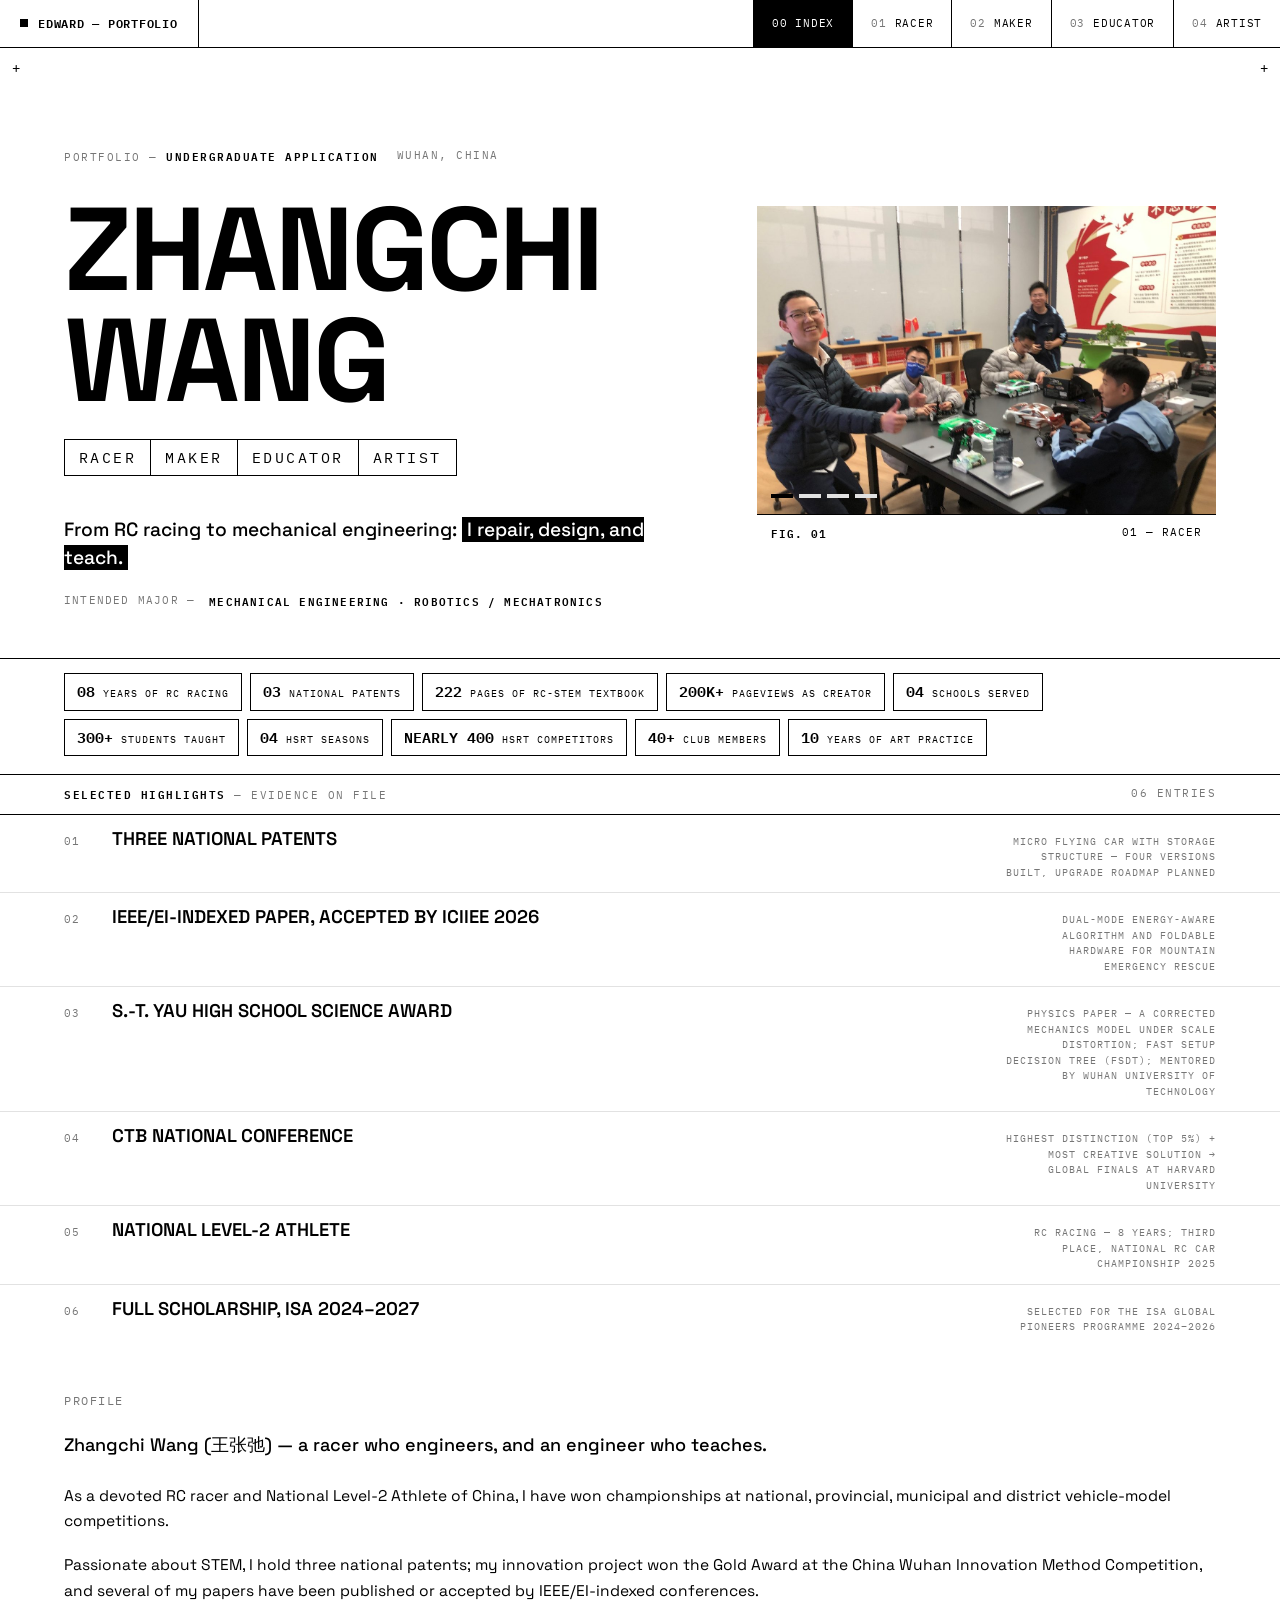
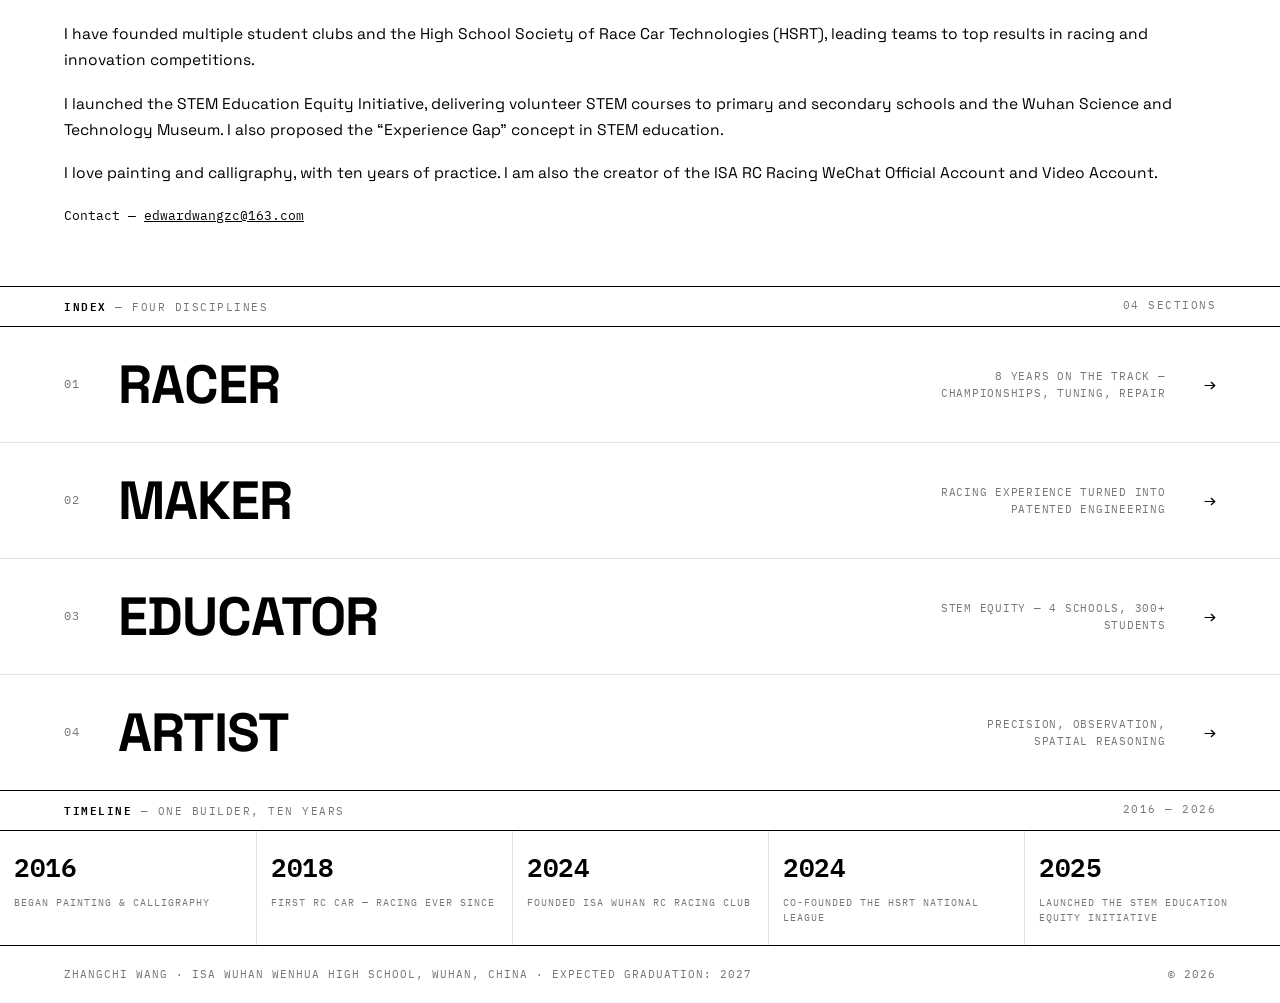
==== commit 76752519: "Update index.html" ====
--- a/index.html
+++ b/index.html
@@ -87,7 +87,7 @@
 
 
 
-  <span>© 2026 · Built by KIMI AI</span>
+  <span>© 2026</span>
 </footer>
 </div>
 <script src="assets/main.js"></script>
--- a/assets/style.css
+++ b/assets/style.css
@@ -74,8 +74,13 @@
 /* ————— hero (index) ————— */
 .hero{
   border-bottom:var(--rule);
-  padding:11vh 5vw 8vh;
+  padding:11vh 5vw 5.5vh;
   position:relative;
+  display:grid;grid-template-columns:7fr 5fr;gap:4vw;align-items:center;
+}
+.hero-media .car{position:relative;overflow:hidden}
+@media(max-width:900px){
+  .hero{grid-template-columns:1fr;gap:5vh}
 }
 .hero::before,.hero::after{
   content:"+";font-family:var(--mono);font-size:14px;position:absolute;color:var(--ink);
@@ -99,7 +104,7 @@
 }
 .hero .roles span{padding:6px 14px;border:var(--rule);margin:-.5px}
 .hero .tagline{
-  margin-top:4.5vh;max-width:56ch;font-size:clamp(1.05rem,1.7vw,1.35rem);
+  margin-top:4.5vh;max-width:none;font-size:clamp(1rem,1.5vw,1.22rem);
   font-weight:500;line-height:1.45;
 }
 .hero .tagline em{font-style:normal;background:var(--ink);color:var(--paper);padding:0 .25em}
@@ -126,18 +131,54 @@
 
 /* ————— bio ————— */
 .bio{
-  display:grid;grid-template-columns:7fr 5fr;border-bottom:var(--rule);
-}
-.bio-text{padding:5vh 5vw;border-right:var(--rule)}
+  display:block;border-bottom:var(--rule);
+}
+.bio-full{max-width:none}
+.bio-text{padding:5vh 5vw}
 .bio-text p{margin-bottom:1.4em;max-width:62ch}
 .bio-text p:last-child{margin-bottom:0}
 .bio-text .lead{font-size:1.15rem;font-weight:500}
 .bio-media{display:flex;flex-direction:column}
 .bio-media .fig{border:0;border-bottom:var(--rule)}
 .bio-media .fig:last-child{border-bottom:0}
+
+/* profile text — moderate size */
+.bio-text.compact p{font-size:.97rem;line-height:1.66;margin-bottom:1.15em;max-width:none}
+.bio-text.compact .lead{font-size:1.13rem;margin-bottom:1.3em}
+.bio-text.compact .no{margin-bottom:1.9vh}
+
+/* ————— homepage media carousel ————— */
+.bio-media .car{position:relative;overflow:hidden}
+.car-slide{display:none}
+.car-slide.on{display:block}
+.car-slide img{width:100%;height:auto;display:block}
+.car-cap{
+  position:absolute;left:0;right:0;bottom:0;z-index:2;
+  display:flex;justify-content:space-between;align-items:center;
+  padding:9px 14px;background:var(--paper);border-top:1px solid var(--ink);
+  font-family:var(--mono);font-size:11px;letter-spacing:1px;text-transform:uppercase;
+  transition:background .15s ease,color .15s ease;
+}
+.car-cap b{font-weight:600}
+.car-slide:hover .car-cap{background:var(--ink);color:var(--paper)}
+.car-ctl{
+  position:absolute;top:12px;right:12px;z-index:3;display:flex;gap:6px;
+  opacity:0;transition:opacity .2s ease;
+}
+.car:hover .car-ctl,.car:focus-within .car-ctl{opacity:1}
+.car-btn{
+  width:34px;height:34px;border:1px solid var(--ink);background:var(--paper);color:var(--ink);
+  font-family:var(--mono);font-size:14px;cursor:pointer;line-height:1;padding:0;
+}
+.car-btn:hover{background:var(--ink);color:var(--paper)}
+.car-dots{position:absolute;left:14px;bottom:52px;z-index:3;display:flex;gap:6px}
+.car-dot{width:22px;height:4px;border:0;background:var(--gray-2);cursor:pointer;padding:0}
+.car-dot.on{background:var(--ink)}
 @media(max-width:900px){
-  .bio{grid-template-columns:1fr}
-  .bio-text{border-right:0;border-bottom:var(--rule)}
+  .bio-media .car{min-height:0}
+}
+@media(max-width:900px){
+  .bio-text{border-right:0}
 }
 
 /* ————— index of pages ————— */
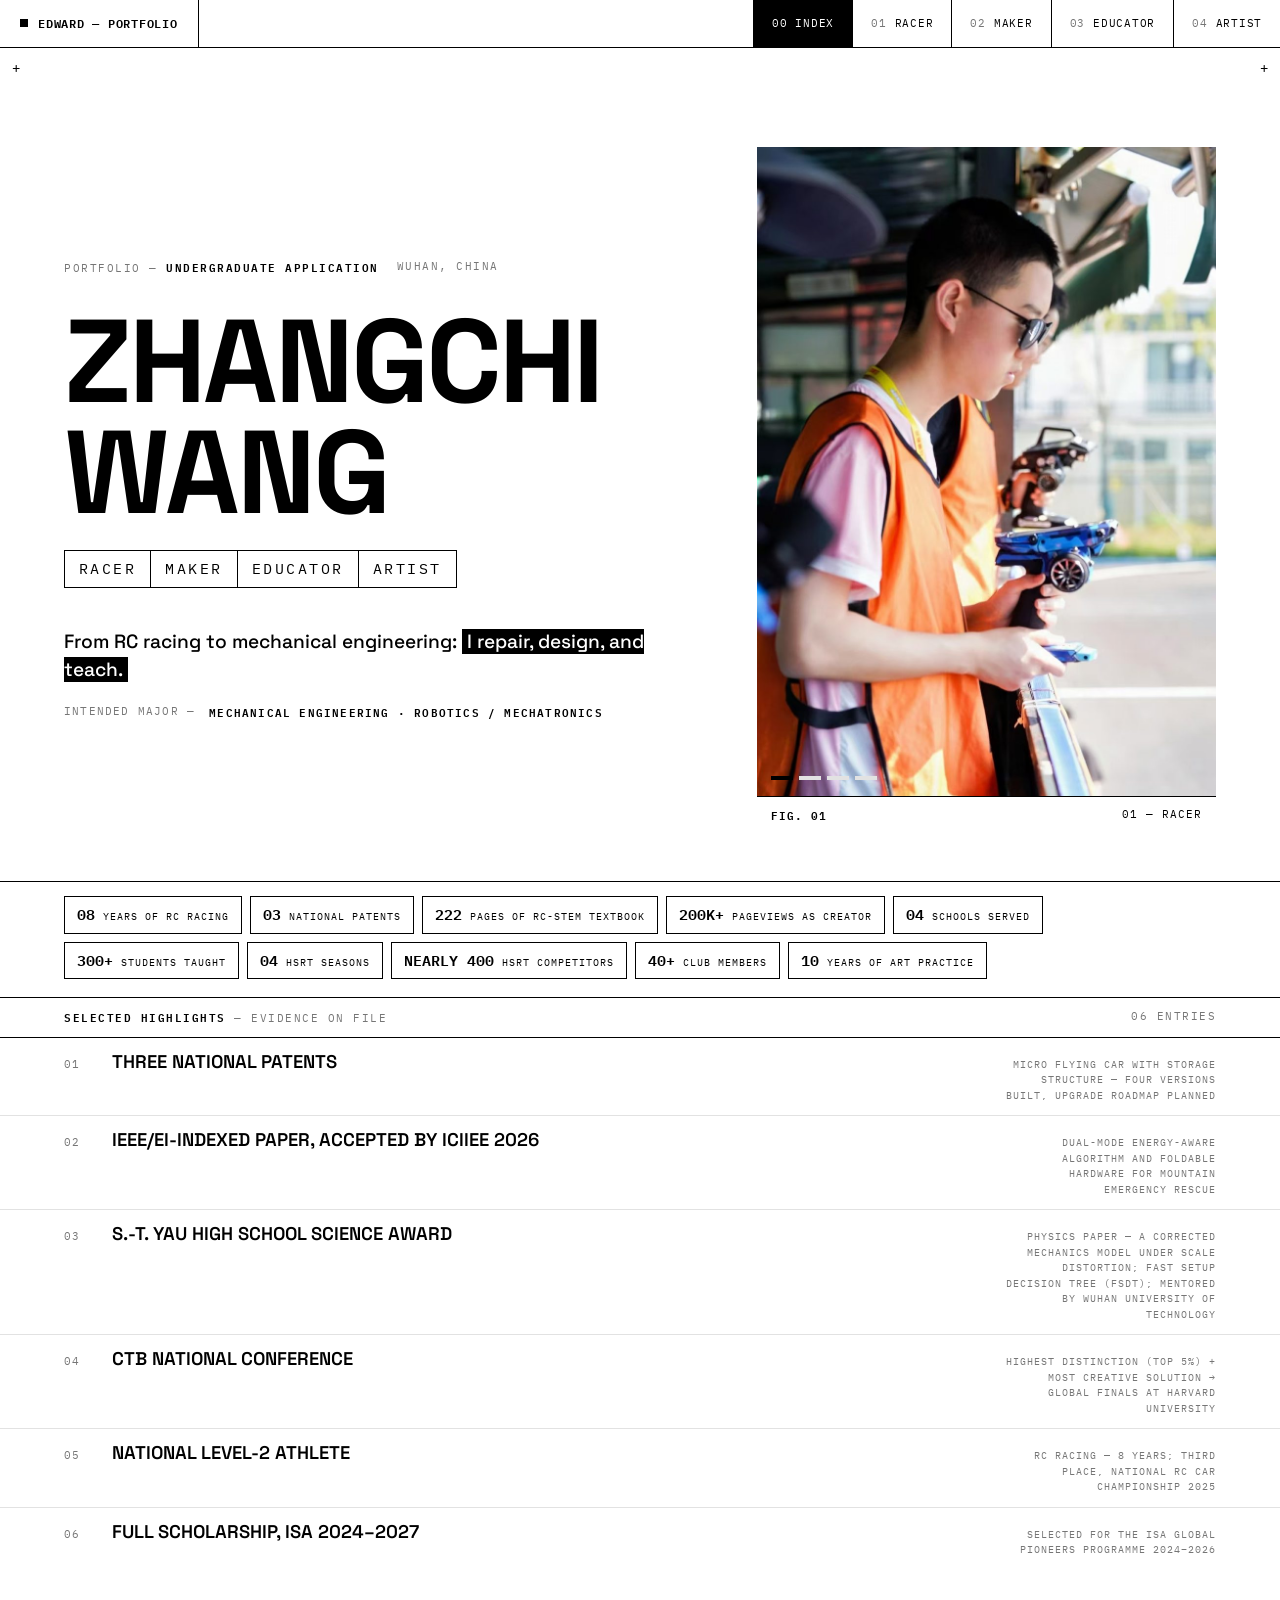
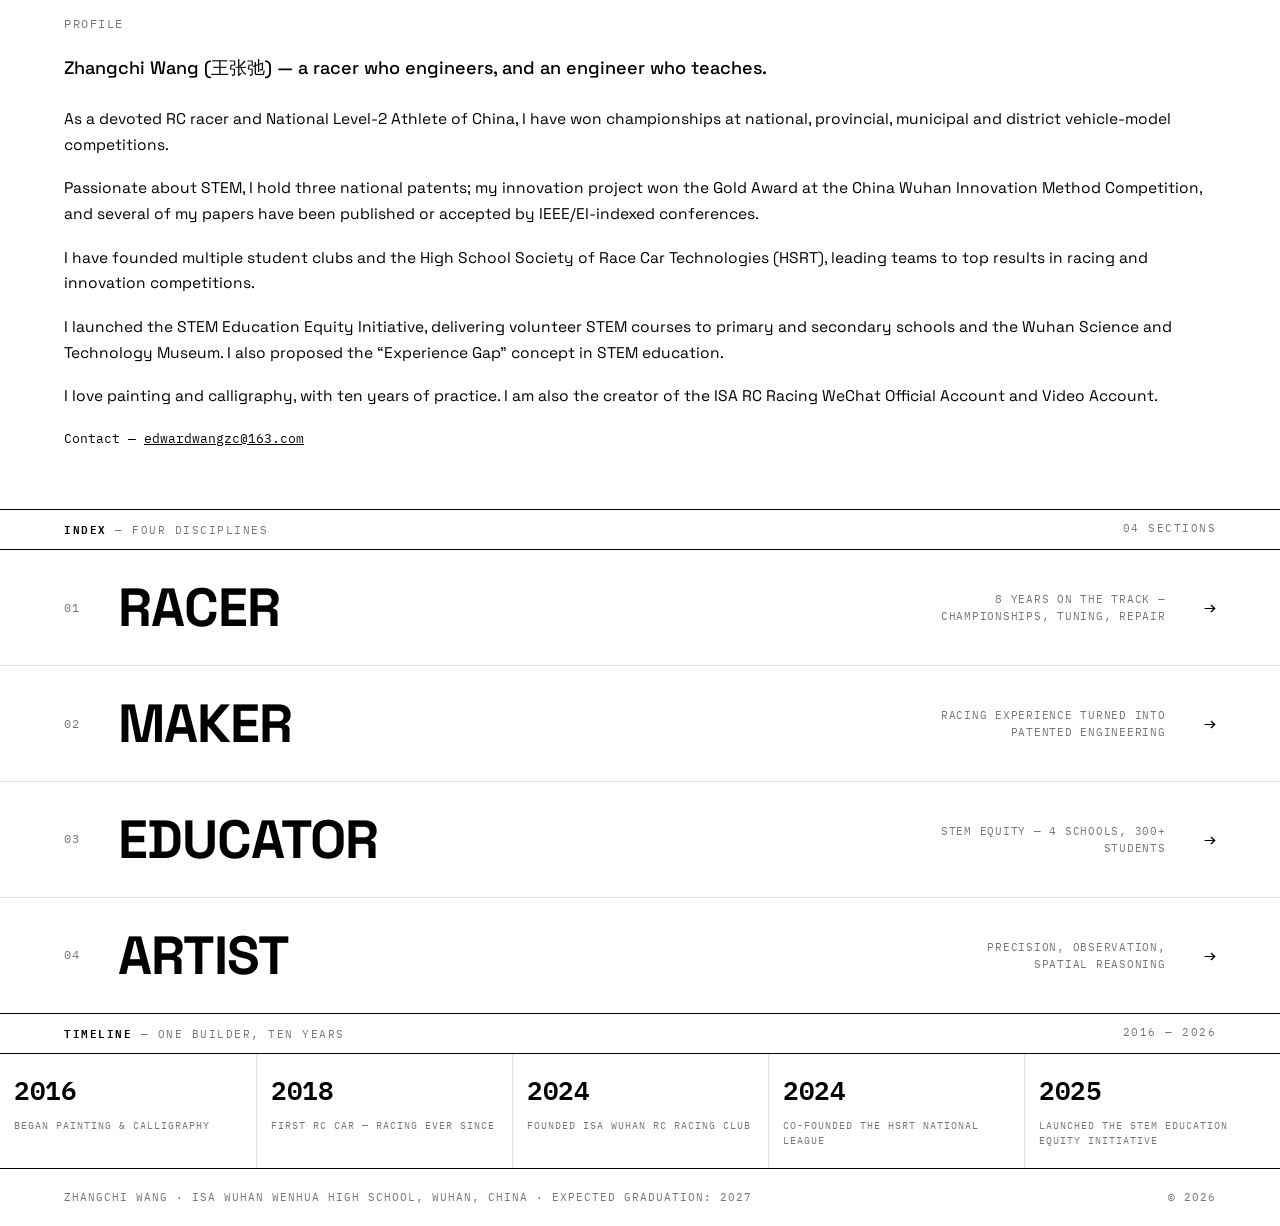
==== commit d31a4f3a: "Update index.html" ====
--- a/index.html
+++ b/index.html
@@ -35,10 +35,10 @@
   </div>
   <div class="hero-media">
     <div class="car">
-      <a class="car-slide on" href="racer.html"><img src="assets/racer/image8.jpg" alt="Racer — on the track" loading="lazy"><span class="car-cap"><b>FIG. 01</b><span>01 — Racer</span></span></a>
-      <a class="car-slide" href="maker.html"><img src="assets/maker/image21.jpg" alt="Maker — engineering work" loading="lazy"><span class="car-cap"><b>FIG. 02</b><span>02 — Maker</span></span></a>
-      <a class="car-slide" href="educator.html"><img src="assets/educator/image6.jpg" alt="Educator — STEM class" loading="lazy"><span class="car-cap"><b>FIG. 03</b><span>03 — Educator</span></span></a>
-      <a class="car-slide" href="artist.html"><img src="assets/artist/image12.jpg" alt="Artist — artwork" loading="lazy"><span class="car-cap"><b>FIG. 04</b><span>04 — Artist</span></span></a>
+      <a class="car-slide on" href="racer.html"><img src="assets/racer/image4.jpg" alt="Racer — on the track" loading="lazy"><span class="car-cap"><b>FIG. 01</b><span>01 — Racer</span></span></a>
+      <a class="car-slide" href="maker.html"><img src="assets/maker/image1.jpg" alt="Maker — engineering work" loading="lazy"><span class="car-cap"><b>FIG. 02</b><span>02 — Maker</span></span></a>
+      <a class="car-slide" href="educator.html"><img src="assets/educator/image15.jpg" alt="Educator — STEM class" loading="lazy"><span class="car-cap"><b>FIG. 03</b><span>03 — Educator</span></span></a>
+      <a class="car-slide" href="artist.html"><img src="assets/artist/image2.jpg" alt="Artist — artwork" loading="lazy"><span class="car-cap"><b>FIG. 04</b><span>04 — Artist</span></span></a>
       <div class="car-ctl">
         <button class="car-btn car-prev" aria-label="Previous slide">←</button>
         <button class="car-btn car-next" aria-label="Next slide">→</button>
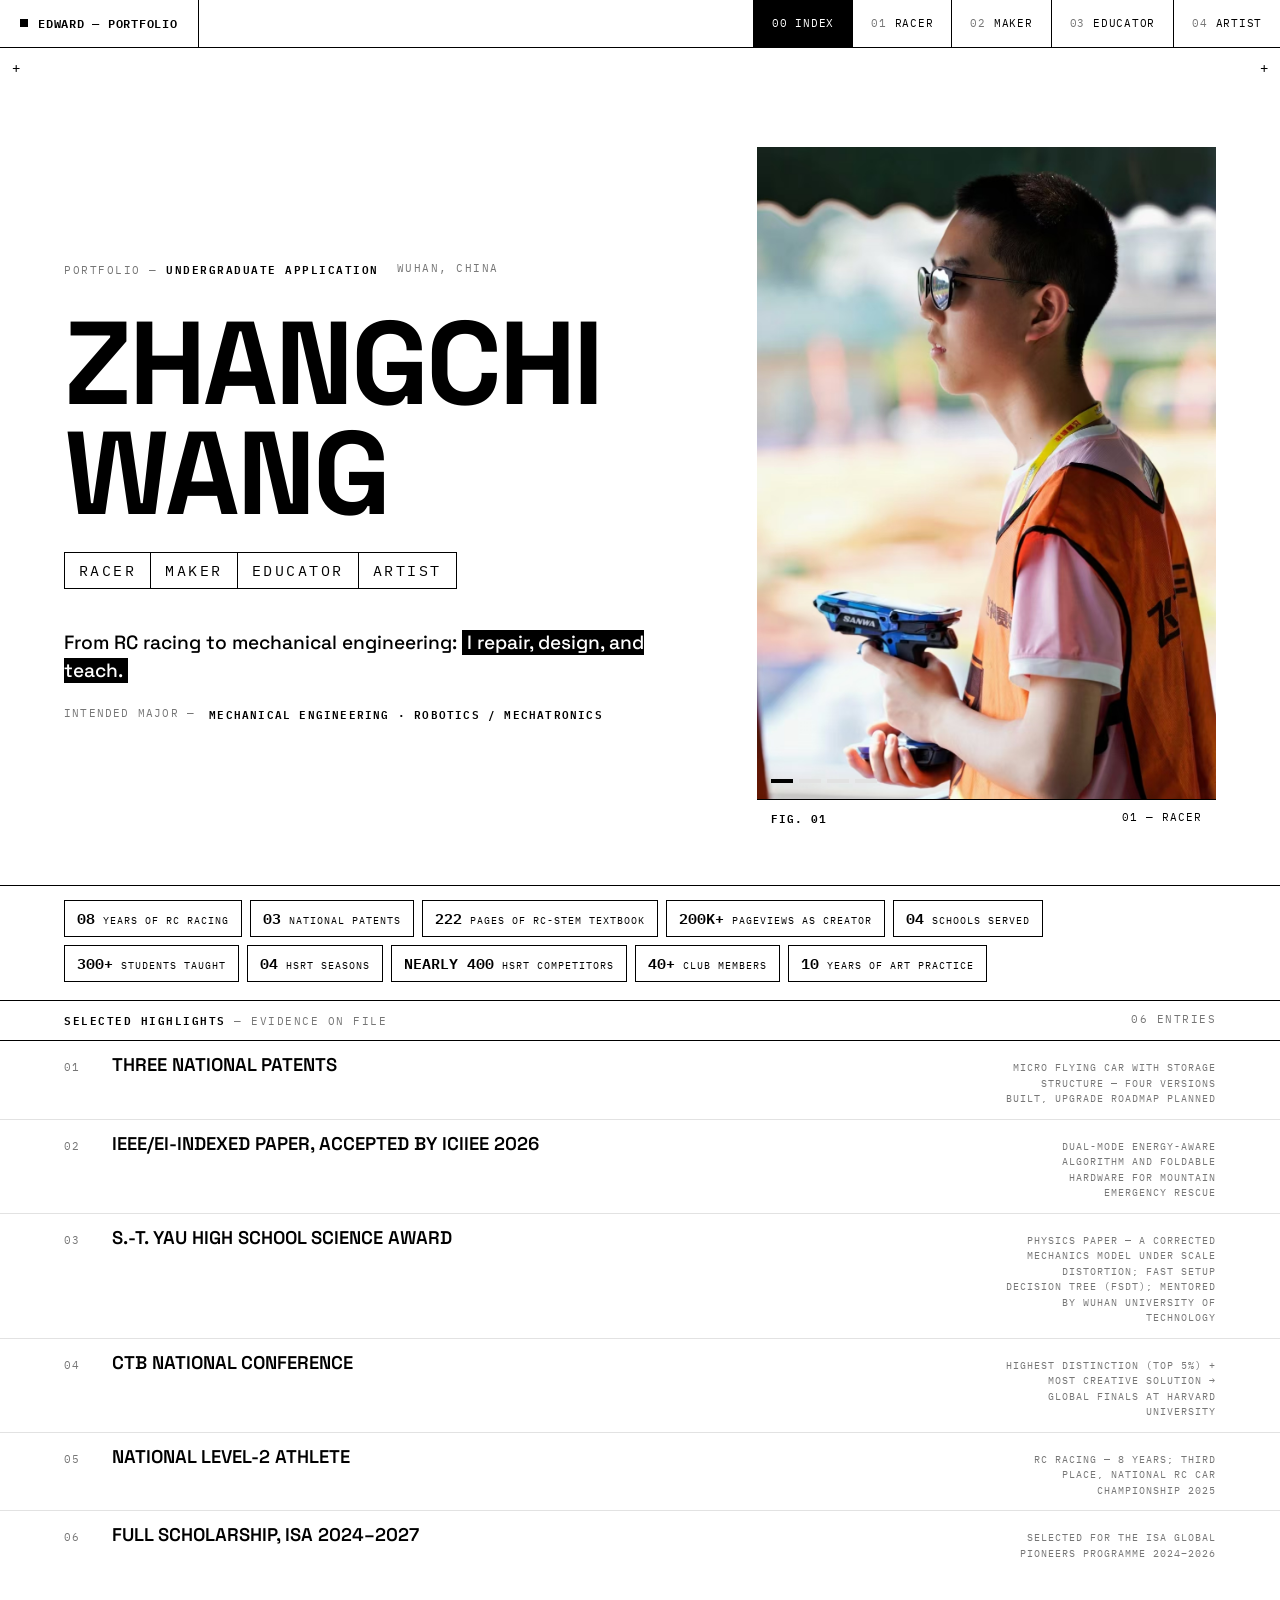
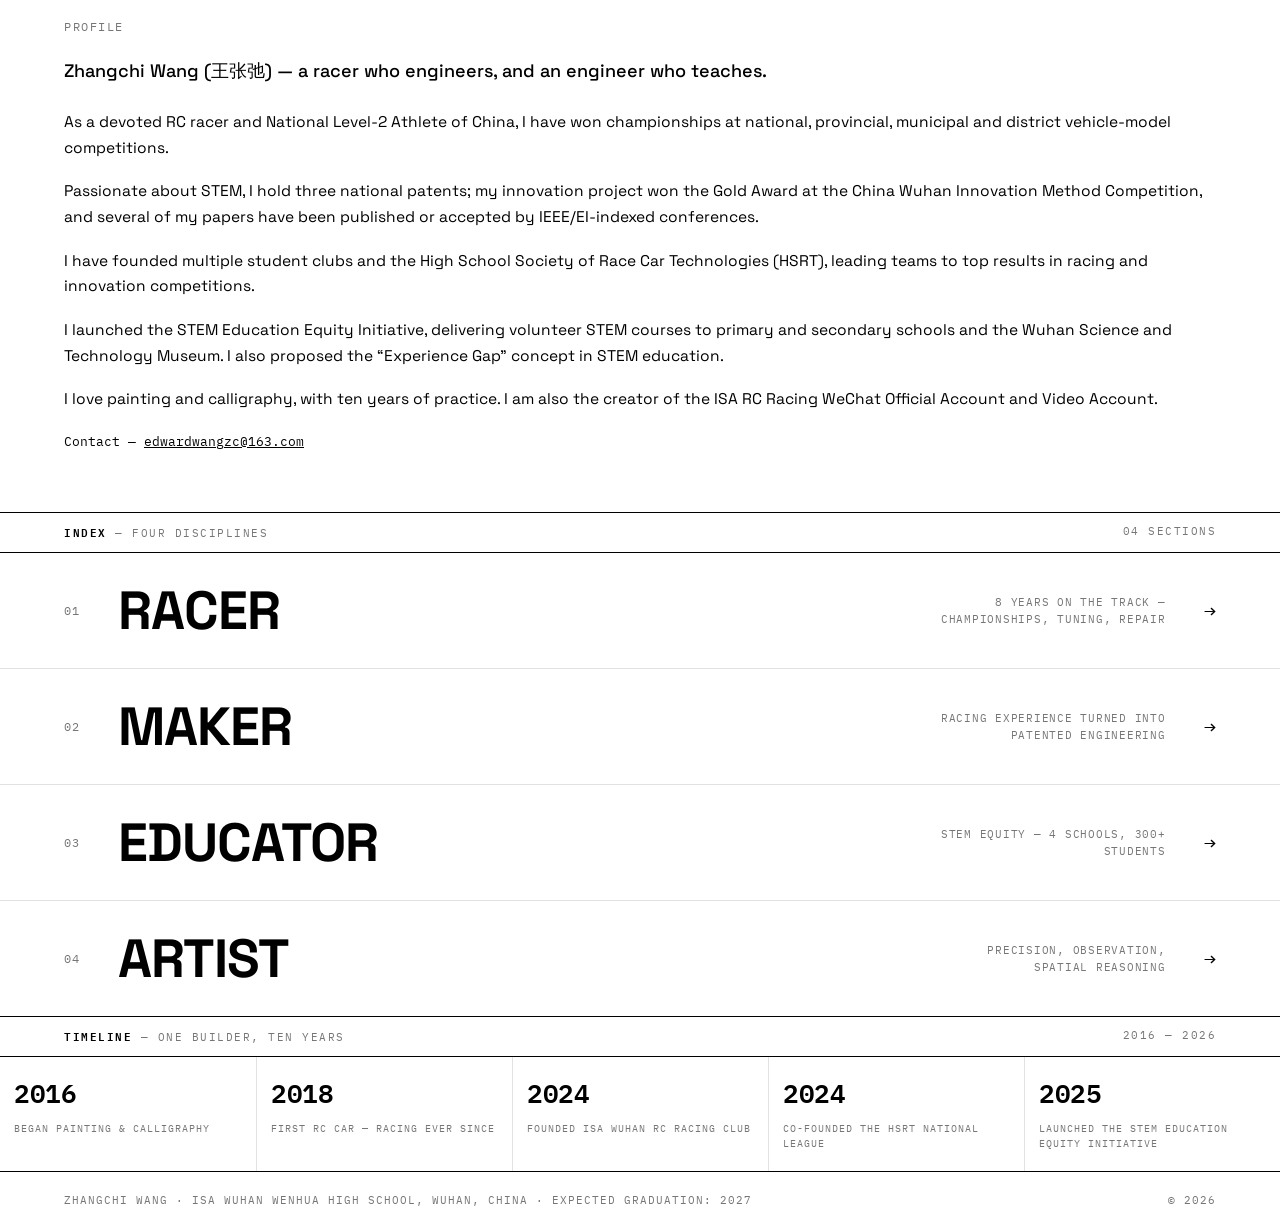
==== commit 7d1ab849: "Update index.html" ====
--- a/index.html
+++ b/index.html
@@ -35,10 +35,10 @@
   </div>
   <div class="hero-media">
     <div class="car">
-      <a class="car-slide on" href="racer.html"><img src="assets/racer/image4.jpg" alt="Racer — on the track" loading="lazy"><span class="car-cap"><b>FIG. 01</b><span>01 — Racer</span></span></a>
-      <a class="car-slide" href="maker.html"><img src="assets/maker/image1.jpg" alt="Maker — engineering work" loading="lazy"><span class="car-cap"><b>FIG. 02</b><span>02 — Maker</span></span></a>
-      <a class="car-slide" href="educator.html"><img src="assets/educator/image15.jpg" alt="Educator — STEM class" loading="lazy"><span class="car-cap"><b>FIG. 03</b><span>03 — Educator</span></span></a>
-      <a class="car-slide" href="artist.html"><img src="assets/artist/image2.jpg" alt="Artist — artwork" loading="lazy"><span class="car-cap"><b>FIG. 04</b><span>04 — Artist</span></span></a>
+      <a class="car-slide on" href="racer.html"><img src="assets/about/image88.jpg" alt="Racer — on the track" loading="lazy"><span class="car-cap"><b>FIG. 01</b><span>01 — Racer</span></span></a>
+      <a class="car-slide" href="maker.html"><img src="assets/about/image89.jpg" alt="Maker — engineering work" loading="lazy"><span class="car-cap"><b>FIG. 02</b><span>02 — Maker</span></span></a>
+      <a class="car-slide" href="educator.html"><img src="assets/about/image90.jpg" alt="Educator — STEM class" loading="lazy"><span class="car-cap"><b>FIG. 03</b><span>03 — Educator</span></span></a>
+      <a class="car-slide" href="artist.html"><img src="assets/about/image91.jpg" alt="Artist — artwork" loading="lazy"><span class="car-cap"><b>FIG. 04</b><span>04 — Artist</span></span></a>
       <div class="car-ctl">
         <button class="car-btn car-prev" aria-label="Previous slide">←</button>
         <button class="car-btn car-next" aria-label="Next slide">→</button>
